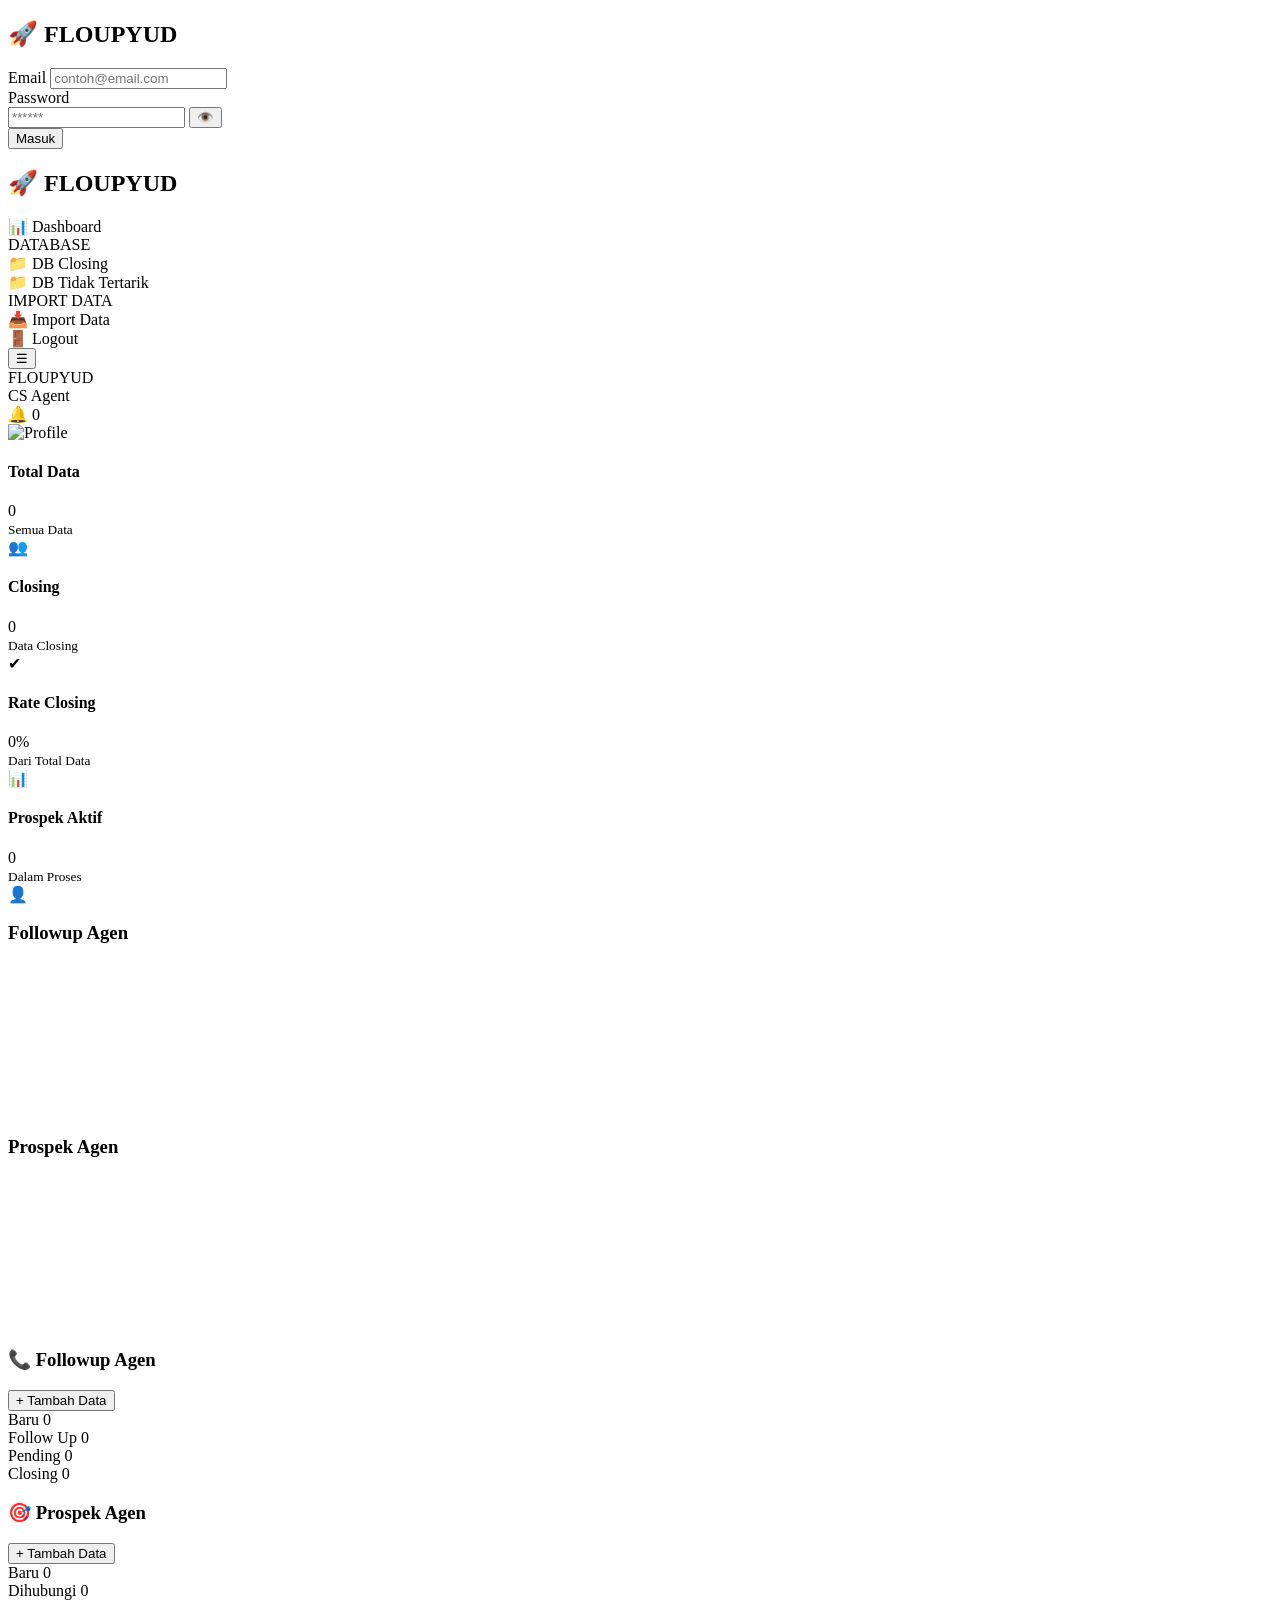
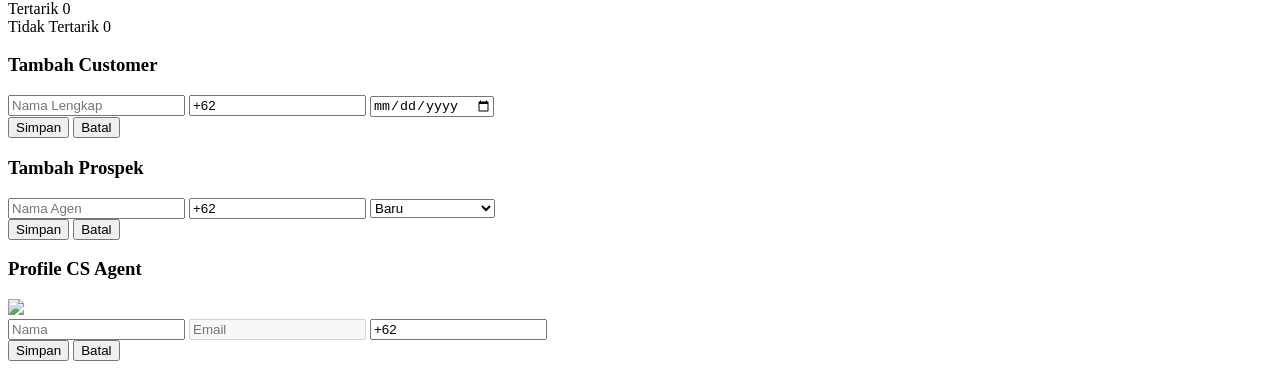
==== floupyud/index.html @ 91840ac1 "Create index.html" ====
<!DOCTYPE html>
<html lang="id">
<head>
    <meta charset="UTF-8">
    <meta name="viewport" content="width=device-width, initial-scale=1.0">
    <title>FLOUPYUD - CRM Agent</title>
    
    <!-- Libraries -->
    <script src="https://cdn.jsdelivr.net/npm/xlsx/dist/xlsx.full.min.js"></script>
    <script src="https://cdn.jsdelivr.net/npm/sortablejs@1.15.0/Sortable.min.js"></script>
    <script src="https://cdn.jsdelivr.net/npm/chart.js"></script>
    <script src="https://www.gstatic.com/firebasejs/8.10.1/firebase-app.js"></script>
    <script src="https://www.gstatic.com/firebasejs/8.10.1/firebase-auth.js"></script>
    <script src="https://www.gstatic.com/firebasejs/8.10.1/firebase-firestore.js"></script>
    <script src="https://www.gstatic.com/firebasejs/8.10.1/firebase-storage.js"></script>
    
    <!-- CSS -->
    <link rel="stylesheet" href="style.css">
</head>
<body>

<!-- LOGIN PAGE -->
<div id="loginPage">
    <div class="login-container">
        <h2>🚀 FLOUPYUD</h2>
        <div class="input-group">
            <label>Email</label>
            <input type="email" id="loginEmail" placeholder="contoh@email.com">
        </div>
        <div class="input-group">
            <label>Password</label>
            <div class="password-wrapper">
                <input type="password" id="loginPassword" placeholder="******">
                <button type="button" class="toggle-password" id="togglePasswordBtn">👁️</button>
            </div>
        </div>
        <button class="login-btn" id="loginBtn">Masuk</button>
        <div id="loginError" class="error-msg"></div>
    </div>
</div>

<!-- MAIN APP -->
<div id="app">
    <div class="app-container">
        <!-- SIDEBAR -->
        <div class="sidebar" id="sidebar">
            <div class="sidebar-header">
                <h2>🚀 FLOUPYUD</h2>
            </div>
            <div class="sidebar-menu">
                <div class="menu-item active" data-page="dashboard">
                    <span class="icon">📊</span>
                    <span>Dashboard</span>
                </div>
                <div class="menu-divider"></div>
                <div class="menu-label">DATABASE</div>
                <div class="menu-item" data-page="dbClosing">
                    <span class="icon">📁</span>
                    <span>DB Closing</span>
                </div>
                <div class="menu-item" data-page="dbTidak">
                    <span class="icon">📁</span>
                    <span>DB Tidak Tertarik</span>
                </div>
                <div class="menu-divider"></div>
                <div class="menu-label">IMPORT DATA</div>
                <div class="menu-item" data-page="import">
                    <span class="icon">📥</span>
                    <span>Import Data</span>
                </div>
                <div class="menu-divider"></div>
                <div class="menu-item" id="logoutBtn">
                    <span class="icon">🚪</span>
                    <span>Logout</span>
                </div>
            </div>
        </div>

        <!-- MAIN CONTENT -->
        <div class="main-content">
            <div class="topbar">
                <button class="mobile-toggle" id="mobileToggleBtn">☰</button>
                <div class="topbar-left">
                    <span class="logo">FLOUPYUD</span>
                </div>
                <div class="topbar-center" id="topUserName">CS Agent</div>
                <div class="topbar-right">
                    <div class="notif-icon" id="notifBtn">
                        🔔
                        <span class="badge" id="notifCount">0</span>
                    </div>
                    <img class="profile-img" id="profileImg" src="https://i.pravatar.cc/40" alt="Profile">
                </div>
            </div>

            <div class="content-area">
                <!-- DASHBOARD PAGE -->
                <div id="dashboardPage" class="page-content">
                    <!-- STATS CARDS -->
                    <div class="stats-grid">
                        <div class="stat-card">
                            <div class="stat-info">
                                <h4>Total Data</h4>
                                <div class="value" id="totalData">0</div>
                                <small>Semua Data</small>
                            </div>
                            <div class="stat-icon bg-purple">👥</div>
                        </div>
                        <div class="stat-card">
                            <div class="stat-info">
                                <h4>Closing</h4>
                                <div class="value" id="closingTotal">0</div>
                                <small>Data Closing</small>
                            </div>
                            <div class="stat-icon bg-green">✔</div>
                        </div>
                        <div class="stat-card">
                            <div class="stat-info">
                                <h4>Rate Closing</h4>
                                <div class="value" id="rateClosing">0%</div>
                                <small>Dari Total Data</small>
                            </div>
                            <div class="stat-icon bg-blue">📊</div>
                        </div>
                        <div class="stat-card">
                            <div class="stat-info">
                                <h4>Prospek Aktif</h4>
                                <div class="value" id="activeProspek">0</div>
                                <small>Dalam Proses</small>
                            </div>
                            <div class="stat-icon bg-orange">👤</div>
                        </div>
                    </div>

                    <!-- CHARTS -->
                    <div class="charts-row">
                        <div class="chart-card">
                            <h3>Followup Agen</h3>
                            <canvas id="chartCustomer"></canvas>
                        </div>
                        <div class="chart-card">
                            <h3>Prospek Agen</h3>
                            <canvas id="chartProspek"></canvas>
                        </div>
                    </div>

                    <!-- FOLLOWUP AGEN BOARD -->
                    <div class="board-section">
                        <div class="board-header">
                            <h3>📞 Followup Agen</h3>
                            <button class="add-btn" id="addCustomerBtn">+ Tambah Data</button>
                        </div>
                        <div class="kanban-board" id="customerBoard">
                            <div class="kanban-column" data-status="baru">
                                <div class="column-header purple-header">
                                    <span>Baru</span>
                                    <span class="count" id="countBaru">0</span>
                                </div>
                                <div class="kanban-cards" id="baruList"></div>
                            </div>
                            <div class="kanban-column" data-status="followup">
                                <div class="column-header blue-header">
                                    <span>Follow Up</span>
                                    <span class="count" id="countFollowup">0</span>
                                </div>
                                <div class="kanban-cards" id="followupList"></div>
                            </div>
                            <div class="kanban-column" data-status="pending">
                                <div class="column-header orange-header">
                                    <span>Pending</span>
                                    <span class="count" id="countPending">0</span>
                                </div>
                                <div class="kanban-cards" id="pendingList"></div>
                            </div>
                            <div class="kanban-column" data-status="closing">
                                <div class="column-header green-header">
                                    <span>Closing</span>
                                    <span class="count" id="countClosing">0</span>
                                </div>
                                <div class="kanban-cards" id="closingList"></div>
                            </div>
                        </div>
                    </div>

                    <!-- PROSPEK AGEN BOARD -->
                    <div class="board-section">
                        <div class="board-header">
                            <h3>🎯 Prospek Agen</h3>
                            <button class="add-btn" id="addProspekBtn">+ Tambah Data</button>
                        </div>
                        <div class="kanban-board" id="prospekBoard">
                            <div class="kanban-column" data-status="Baru">
                                <div class="column-header purple-header">
                                    <span>Baru</span>
                                    <span class="count" id="countProspekBaru">0</span>
                                </div>
                                <div class="kanban-cards" id="prospekBaruList"></div>
                            </div>
                            <div class="kanban-column" data-status="Sudah Dihubungi">
                                <div class="column-header blue-header">
                                    <span>Dihubungi</span>
                                    <span class="count" id="countDihubungi">0</span>
                                </div>
                                <div class="kanban-cards" id="prospekDihubungiList"></div>
                            </div>
                            <div class="kanban-column" data-status="Tertarik">
                                <div class="column-header green-header">
                                    <span>Tertarik</span>
                                    <span class="count" id="countTertarik">0</span>
                                </div>
                                <div class="kanban-cards" id="prospekTertarikList"></div>
                            </div>
                            <div class="kanban-column" data-status="Tidak Tertarik">
                                <div class="column-header red-header">
                                    <span>Tidak Tertarik</span>
                                    <span class="count" id="countTidakTertarik">0</span>
                                </div>
                                <div class="kanban-cards" id="prospekTidakList"></div>
                            </div>
                        </div>
                    </div>
                </div>

                <!-- IMPORT PAGE -->
                <div id="importPage" class="page-content" style="display:none">
                    <div class="import-section">
                        <div class="import-header">
                            <h3>📥 Import Data Excel</h3>
                            <p>Import data dengan mudah dan cepat</p>
                        </div>
                        <div class="import-grid">
                            <div class="import-card">
                                <h4>1. Pilih File Excel</h4>
                                <div class="drop-zone" id="dropZone">
                                    <p>📂 Drag & Drop file di sini</p>
                                    <small>atau klik untuk pilih file</small>
                                    <input type="file" id="excelFile" hidden accept=".xlsx,.xls,.csv">
                                </div>
                                <div id="fileInfo" class="file-info"></div>
                                <small class="format-info">Format: .xlsx, .xls, .csv (Maks. 10MB)</small>
                            </div>
                            <div class="import-card">
                                <h4>2. Pilih Tujuan Import</h4>
                                <div class="radio-option active" data-import="prospek">
                                    <b>📋 Import ke Prospek</b>
                                    <p>Data akan masuk ke Prospek Agen</p>
                                </div>
                                <div class="radio-option" data-import="customer">
                                    <b>👥 Import ke Customer</b>
                                    <p>Data akan masuk ke Followup Agen</p>
                                </div>
                            </div>
                            <div class="import-card">
                                <h4>3. Informasi Import</h4>
                                <ul class="info-list">
                                    <li>✔ Import ribuan data sekaligus (batch)</li>
                                    <li>✔ Validasi nomor otomatis</li>
                                    <li>✔ Data tidak valid akan dilewati</li>
                                    <li>✔ Proses cepat & aman</li>
                                </ul>
                                <button class="import-btn" id="importBtn">🚀 Import Data Sekarang</button>
                                <small class="secure-text">🔒 Data Anda aman dan terenkripsi</small>
                            </div>
                        </div>
                    </div>
                </div>

                <!-- DB CLOSING PAGE -->
                <div id="dbClosingPage" class="page-content" style="display:none">
                    <div class="db-section">
                        <h3>📁 Database Closing</h3>
                        <div id="dbClosingList" class="db-list"></div>
                    </div>
                </div>

                <!-- DB TIDAK TERTARIK PAGE -->
                <div id="dbTidakPage" class="page-content" style="display:none">
                    <div class="db-section">
                        <h3>📁 Database Tidak Tertarik</h3>
                        <div id="dbTidakList" class="db-list"></div>
                    </div>
                </div>
            </div>
        </div>
    </div>
</div>

<!-- MODALS -->
<div class="modal" id="customerModal">
    <div class="modal-content">
        <h3>Tambah Customer</h3>
        <input type="text" id="customerName" placeholder="Nama Lengkap">
        <input type="tel" id="customerPhone" placeholder="No HP" value="+62">
        <input type="date" id="customerDate">
        <div class="modal-buttons">
            <button id="saveCustomerBtn">Simpan</button>
            <button class="closeModalBtn" data-modal="customerModal">Batal</button>
        </div>
    </div>
</div>

<div class="modal" id="prospekModal">
    <div class="modal-content">
        <h3>Tambah Prospek</h3>
        <input type="text" id="prospekName" placeholder="Nama Agen">
        <input type="tel" id="prospekPhone" placeholder="No HP" value="+62">
        <select id="prospekStatusSelect">
            <option value="Baru">Baru</option>
            <option value="Sudah Dihubungi">Sudah Dihubungi</option>
            <option value="Tertarik">Tertarik</option>
            <option value="Tidak Tertarik">Tidak Tertarik</option>
        </select>
        <div class="modal-buttons">
            <button id="saveProspekBtn">Simpan</button>
            <button class="closeModalBtn" data-modal="prospekModal">Batal</button>
        </div>
    </div>
</div>

<div class="modal" id="profileModal">
    <div class="modal-content">
        <h3>Profile CS Agent</h3>
        <div class="profile-photo">
            <img id="previewFoto" src="https://i.pravatar.cc/80">
            <input type="file" id="profileFoto" hidden accept="image/*">
        </div>
        <input type="text" id="profileName" placeholder="Nama">
        <input type="email" id="profileEmail" placeholder="Email" disabled>
        <input type="tel" id="profilePhone" placeholder="No HP" value="+62">
        <div class="modal-buttons">
            <button id="saveProfileBtn">Simpan</button>
            <button class="closeModalBtn" data-modal="profileModal">Batal</button>
        </div>
    </div>
</div>

<div class="modal" id="detailModal">
    <div class="modal-content" id="detailContent"></div>
</div>

<div id="notifBox"></div>

<script src="script.js"></script>
</body>
</html>
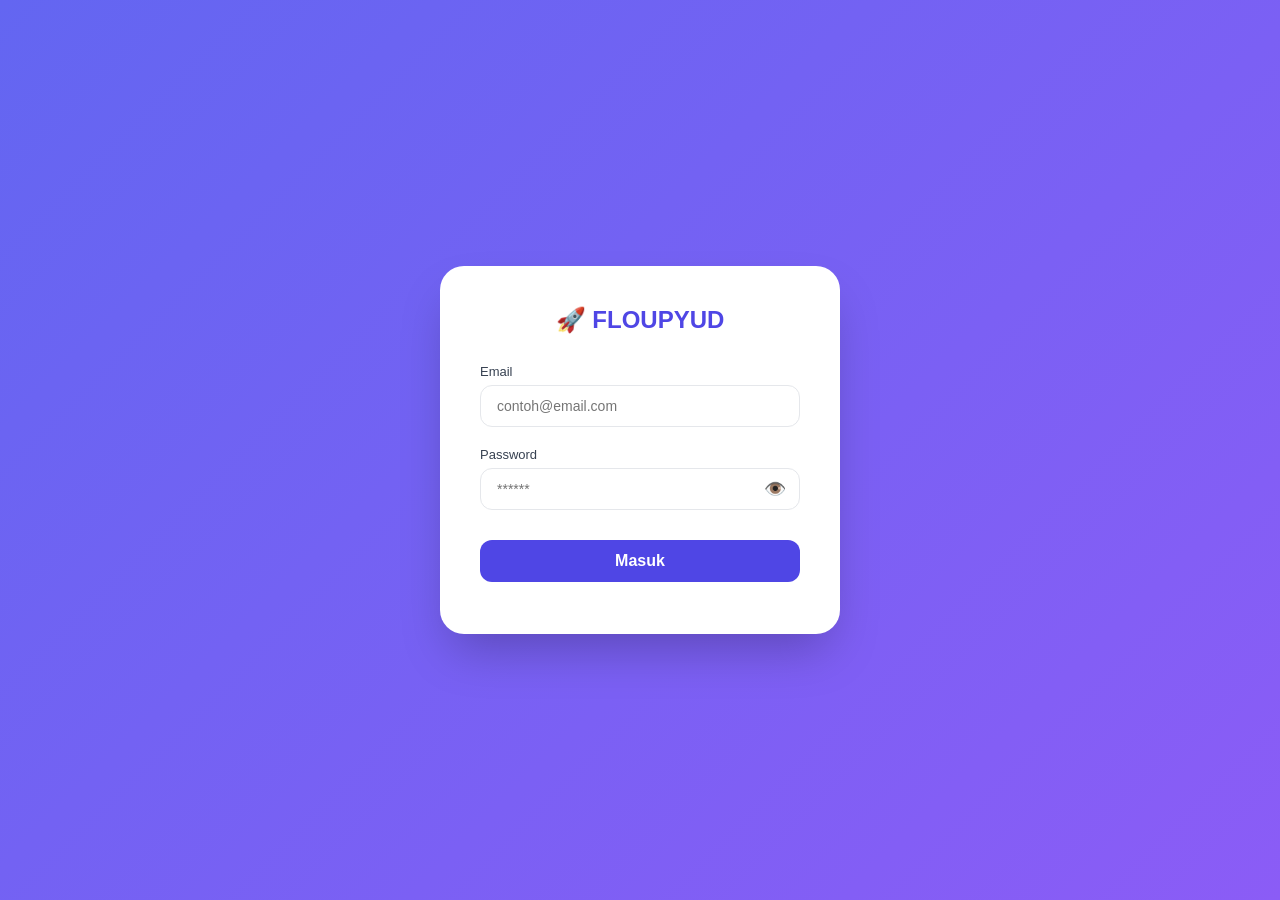
==== commit c0ef8022: "Update index.html" ====
--- a/floupyud/index.html
+++ b/floupyud/index.html
@@ -19,6 +19,9 @@
 </head>
 <body>
 
+<!-- HOVER ZONE untuk membuka sidebar di desktop -->
+<div id="hoverZone"></div>
+
 <!-- LOGIN PAGE -->
 <div id="loginPage">
     <div class="login-container">
@@ -79,7 +82,7 @@
         <!-- MAIN CONTENT -->
         <div class="main-content">
             <div class="topbar">
-                <button class="mobile-toggle" id="mobileToggleBtn">☰</button>
+                <button class="toggle-btn" id="toggleSidebarBtn">☰</button>
                 <div class="topbar-left">
                     <span class="logo">FLOUPYUD</span>
                 </div>
--- a/floupyud/style.css
+++ b/floupyud/style.css
@@ -0,0 +1,829 @@
+* {
+    margin: 0;
+    padding: 0;
+    box-sizing: border-box;
+}
+
+body {
+    font-family: 'Segoe UI', Tahoma, Geneva, Verdana, sans-serif;
+    background: #f5f7fb;
+}
+
+/* ========== LOGIN PAGE ========== */
+#loginPage {
+    display: flex;
+    height: 100vh;
+    justify-content: center;
+    align-items: center;
+    background: linear-gradient(135deg, #6366f1, #8b5cf6);
+}
+
+.login-container {
+    background: white;
+    padding: 40px;
+    border-radius: 24px;
+    width: 400px;
+    box-shadow: 0 25px 50px -12px rgba(0, 0, 0, 0.25);
+}
+
+.login-container h2 {
+    text-align: center;
+    color: #4f46e5;
+    margin-bottom: 30px;
+}
+
+.input-group {
+    margin-bottom: 20px;
+}
+
+.input-group label {
+    display: block;
+    font-size: 13px;
+    font-weight: 500;
+    color: #374151;
+    margin-bottom: 6px;
+}
+
+.input-group input {
+    width: 100%;
+    padding: 12px 16px;
+    border: 1.5px solid #e5e7eb;
+    border-radius: 12px;
+    font-size: 14px;
+}
+
+.input-group input:focus {
+    outline: none;
+    border-color: #4f46e5;
+    box-shadow: 0 0 0 3px rgba(79, 70, 229, 0.1);
+}
+
+.password-wrapper {
+    position: relative;
+}
+
+.password-wrapper input {
+    padding-right: 45px;
+}
+
+.toggle-password {
+    position: absolute;
+    right: 14px;
+    top: 50%;
+    transform: translateY(-50%);
+    cursor: pointer;
+    background: none;
+    border: none;
+    font-size: 18px;
+    color: #9ca3af;
+}
+
+.login-btn {
+    width: 100%;
+    padding: 12px;
+    background: #4f46e5;
+    color: white;
+    border: none;
+    border-radius: 12px;
+    font-size: 16px;
+    font-weight: 600;
+    cursor: pointer;
+    margin-top: 10px;
+}
+
+.login-btn:hover {
+    background: #4338ca;
+}
+
+.error-msg {
+    color: #ef4444;
+    font-size: 12px;
+    text-align: center;
+    margin-top: 12px;
+}
+
+/* ========== MAIN APP ========== */
+#app {
+    display: none;
+}
+
+.app-container {
+    display: flex;
+    min-height: 100vh;
+}
+
+/* ========== SIDEBAR ========== */
+.sidebar {
+    width: 280px;
+    background: white;
+    border-right: 1px solid #e5e7eb;
+    position: fixed;
+    left: 0;
+    top: 0;
+    height: 100vh;
+    overflow-y: auto;
+    z-index: 100;
+    transition: transform 0.3s ease;
+}
+
+.sidebar-header {
+    padding: 24px 20px;
+    border-bottom: 1px solid #f0f0f0;
+}
+
+.sidebar-header h2 {
+    color: #4f46e5;
+}
+
+.sidebar-menu {
+    padding: 16px 0;
+}
+
+.menu-item {
+    padding: 12px 20px;
+    display: flex;
+    align-items: center;
+    gap: 12px;
+    cursor: pointer;
+    color: #4b5563;
+    transition: all 0.2s;
+}
+
+.menu-item:hover {
+    background: #f3f4f6;
+    color: #4f46e5;
+}
+
+.menu-item.active {
+    background: #eef2ff;
+    color: #4f46e5;
+    border-right: 3px solid #4f46e5;
+}
+
+.menu-item .icon {
+    font-size: 20px;
+    width: 24px;
+}
+
+.menu-divider {
+    height: 1px;
+    background: #e5e7eb;
+    margin: 12px 20px;
+}
+
+.menu-label {
+    font-size: 11px;
+    font-weight: 600;
+    color: #9ca3af;
+    padding: 8px 20px;
+    text-transform: uppercase;
+    letter-spacing: 0.5px;
+}
+
+/* ========== MAIN CONTENT ========== */
+.main-content {
+    flex: 1;
+    margin-left: 280px;
+}
+
+/* ========== TOPBAR ========== */
+.topbar {
+    background: white;
+    padding: 12px 24px;
+    display: flex;
+    justify-content: space-between;
+    align-items: center;
+    border-bottom: 1px solid #e5e7eb;
+    position: sticky;
+    top: 0;
+    z-index: 99;
+}
+
+.mobile-toggle {
+    display: none;
+    background: none;
+    border: none;
+    font-size: 24px;
+    cursor: pointer;
+}
+
+.topbar-left .logo {
+    font-size: 18px;
+    font-weight: 700;
+    color: #4f46e5;
+}
+
+.topbar-center {
+    font-weight: 500;
+    color: #374151;
+}
+
+.topbar-right {
+    display: flex;
+    align-items: center;
+    gap: 20px;
+}
+
+.notif-icon {
+    position: relative;
+    cursor: pointer;
+    font-size: 20px;
+}
+
+.notif-icon .badge {
+    position: absolute;
+    top: -6px;
+    right: -10px;
+    background: #ef4444;
+    color: white;
+    font-size: 10px;
+    font-weight: 600;
+    padding: 2px 6px;
+    border-radius: 50%;
+}
+
+.profile-img {
+    width: 40px;
+    height: 40px;
+    border-radius: 50%;
+    cursor: pointer;
+    object-fit: cover;
+    border: 2px solid #e5e7eb;
+}
+
+/* ========== CONTENT AREA ========== */
+.content-area {
+    padding: 24px 32px;
+}
+
+.page-content {
+    animation: fadeIn 0.3s ease;
+}
+
+@keyframes fadeIn {
+    from { opacity: 0; transform: translateY(10px); }
+    to { opacity: 1; transform: translateY(0); }
+}
+
+/* Stats Cards */
+.stats-grid {
+    display: grid;
+    grid-template-columns: repeat(4, 1fr);
+    gap: 20px;
+    margin-bottom: 28px;
+}
+
+.stat-card {
+    background: white;
+    padding: 20px;
+    border-radius: 20px;
+    display: flex;
+    justify-content: space-between;
+    align-items: center;
+    border: 1px solid #e5e7eb;
+    transition: all 0.2s;
+}
+
+.stat-card:hover {
+    transform: translateY(-2px);
+    box-shadow: 0 10px 25px -5px rgba(0, 0, 0, 0.1);
+}
+
+.stat-info h4 {
+    font-size: 13px;
+    color: #6b7280;
+    margin-bottom: 6px;
+}
+
+.stat-info .value {
+    font-size: 28px;
+    font-weight: 700;
+    color: #4f46e5;
+}
+
+.stat-info small {
+    font-size: 11px;
+    color: #9ca3af;
+}
+
+.stat-icon {
+    width: 48px;
+    height: 48px;
+    border-radius: 16px;
+    display: flex;
+    align-items: center;
+    justify-content: center;
+    font-size: 24px;
+    color: white;
+}
+
+.bg-purple { background: linear-gradient(135deg, #8b5cf6, #6366f1); }
+.bg-green { background: linear-gradient(135deg, #10b981, #059669); }
+.bg-blue { background: linear-gradient(135deg, #3b82f6, #2563eb); }
+.bg-orange { background: linear-gradient(135deg, #f59e0b, #d97706); }
+
+/* Charts */
+.charts-row {
+    display: grid;
+    grid-template-columns: repeat(2, 1fr);
+    gap: 20px;
+    margin-bottom: 28px;
+}
+
+.chart-card {
+    background: white;
+    padding: 20px;
+    border-radius: 20px;
+    border: 1px solid #e5e7eb;
+}
+
+.chart-card h3 {
+    font-size: 16px;
+    margin-bottom: 15px;
+    color: #1f2937;
+}
+
+.chart-card canvas {
+    max-height: 220px;
+}
+
+/* Board Sections */
+.board-section {
+    background: white;
+    border-radius: 20px;
+    padding: 20px;
+    margin-bottom: 28px;
+    border: 1px solid #e5e7eb;
+}
+
+.board-header {
+    display: flex;
+    justify-content: space-between;
+    align-items: center;
+    margin-bottom: 20px;
+    padding-bottom: 16px;
+    border-bottom: 1px solid #f0f0f0;
+}
+
+.board-header h3 {
+    font-size: 18px;
+    font-weight: 600;
+    color: #1f2937;
+}
+
+.add-btn {
+    background: #4f46e5;
+    color: white;
+    border: none;
+    padding: 8px 16px;
+    border-radius: 10px;
+    cursor: pointer;
+    font-size: 13px;
+    font-weight: 500;
+    display: flex;
+    align-items: center;
+    gap: 6px;
+}
+
+.add-btn:hover {
+    background: #4338ca;
+}
+
+.kanban-board {
+    display: grid;
+    grid-template-columns: repeat(4, 1fr);
+    gap: 20px;
+}
+
+.kanban-column {
+    background: #f9fafb;
+    border-radius: 16px;
+    padding: 12px;
+}
+
+.column-header {
+    display: flex;
+    justify-content: space-between;
+    align-items: center;
+    padding: 10px 12px;
+    border-radius: 12px;
+    margin-bottom: 12px;
+    font-weight: 600;
+    font-size: 14px;
+}
+
+.column-header .count {
+    background: rgba(0, 0, 0, 0.08);
+    padding: 2px 8px;
+    border-radius: 20px;
+    font-size: 12px;
+}
+
+.purple-header { background: #f3e8ff; color: #9333ea; }
+.blue-header { background: #eff6ff; color: #2563eb; }
+.orange-header { background: #fff7ed; color: #ea580c; }
+.green-header { background: #ecfdf5; color: #16a34a; }
+.red-header { background: #fef2f2; color: #dc2626; }
+
+.kanban-cards {
+    min-height: 320px;
+}
+
+.card-item {
+    background: white;
+    border-radius: 12px;
+    padding: 12px;
+    margin-bottom: 10px;
+    cursor: grab;
+    border: 1px solid #e5e7eb;
+    transition: all 0.2s;
+}
+
+.card-item:hover {
+    transform: translateY(-2px);
+    box-shadow: 0 4px 12px rgba(0, 0, 0, 0.1);
+}
+
+.card-name {
+    font-weight: 600;
+    font-size: 14px;
+    margin-bottom: 8px;
+    color: #1f2937;
+}
+
+.card-phone {
+    display: flex;
+    justify-content: space-between;
+    font-size: 12px;
+    color: #6b7280;
+}
+
+.whatsapp-icon {
+    cursor: pointer;
+    color: #25D366;
+}
+
+.sortable-ghost {
+    opacity: 0.4;
+}
+
+.sortable-drag {
+    cursor: grabbing;
+}
+
+/* Import Section */
+.import-section {
+    background: white;
+    border-radius: 24px;
+    padding: 28px;
+    border: 1px solid #e5e7eb;
+}
+
+.import-header {
+    margin-bottom: 24px;
+}
+
+.import-header h3 {
+    font-size: 22px;
+    color: #1f2937;
+    margin-bottom: 6px;
+}
+
+.import-header p {
+    color: #6b7280;
+    font-size: 14px;
+}
+
+.import-grid {
+    display: grid;
+    grid-template-columns: repeat(3, 1fr);
+    gap: 24px;
+}
+
+.import-card {
+    background: #f9fafb;
+    border-radius: 20px;
+    padding: 20px;
+}
+
+.import-card h4 {
+    font-size: 16px;
+    font-weight: 600;
+    margin-bottom: 16px;
+    color: #1f2937;
+}
+
+.drop-zone {
+    border: 2px dashed #c7d2fe;
+    background: #eef2ff;
+    border-radius: 16px;
+    padding: 32px 20px;
+    text-align: center;
+    cursor: pointer;
+    transition: all 0.2s;
+}
+
+.drop-zone:hover {
+    background: #e0e7ff;
+    border-color: #4f46e5;
+}
+
+.drop-zone p {
+    color: #4f46e5;
+    font-weight: 500;
+    margin-bottom: 6px;
+}
+
+.file-info {
+    margin-top: 12px;
+    font-size: 12px;
+    color: #4f46e5;
+    text-align: center;
+}
+
+.format-info {
+    display: block;
+    margin-top: 8px;
+    font-size: 11px;
+    color: #9ca3af;
+    text-align: center;
+}
+
+.radio-option {
+    border: 1px solid #e5e7eb;
+    border-radius: 12px;
+    padding: 14px;
+    margin-bottom: 12px;
+    cursor: pointer;
+    transition: all 0.2s;
+}
+
+.radio-option.active {
+    border-color: #4f46e5;
+    background: #eef2ff;
+}
+
+.radio-option b {
+    display: block;
+    margin-bottom: 4px;
+}
+
+.radio-option p {
+    font-size: 12px;
+    color: #6b7280;
+}
+
+.info-list {
+    list-style: none;
+    margin-bottom: 20px;
+}
+
+.info-list li {
+    padding: 8px 0;
+    font-size: 13px;
+    color: #4b5563;
+}
+
+.import-btn {
+    width: 100%;
+    padding: 12px;
+    background: #4f46e5;
+    color: white;
+    border: none;
+    border-radius: 12px;
+    font-size: 14px;
+    font-weight: 600;
+    cursor: pointer;
+    margin-top: 10px;
+}
+
+.import-btn:hover {
+    background: #4338ca;
+}
+
+.secure-text {
+    display: block;
+    text-align: center;
+    margin-top: 12px;
+    font-size: 11px;
+    color: #9ca3af;
+}
+
+/* Database Sections */
+.db-section {
+    background: white;
+    border-radius: 24px;
+    padding: 24px;
+    border: 1px solid #e5e7eb;
+}
+
+.db-section h3 {
+    font-size: 20px;
+    margin-bottom: 20px;
+    color: #1f2937;
+}
+
+.db-list {
+    max-height: 500px;
+    overflow-y: auto;
+}
+
+.db-item {
+    padding: 16px;
+    border-bottom: 1px solid #e5e7eb;
+    display: flex;
+    justify-content: space-between;
+    align-items: center;
+}
+
+.db-item:last-child {
+    border-bottom: none;
+}
+
+.db-item-info h4 {
+    font-size: 16px;
+    margin-bottom: 4px;
+}
+
+.db-item-info p {
+    font-size: 13px;
+    color: #6b7280;
+}
+
+.db-item button {
+    padding: 6px 12px;
+    background: #25D366;
+    color: white;
+    border: none;
+    border-radius: 8px;
+    cursor: pointer;
+}
+
+/* Modals */
+.modal {
+    position: fixed;
+    top: 0;
+    left: 0;
+    width: 100%;
+    height: 100%;
+    background: rgba(0, 0, 0, 0.5);
+    display: none;
+    justify-content: center;
+    align-items: center;
+    z-index: 1000;
+}
+
+.modal-content {
+    background: white;
+    border-radius: 24px;
+    padding: 28px;
+    width: 90%;
+    max-width: 420px;
+}
+
+.modal-content h3 {
+    font-size: 20px;
+    margin-bottom: 20px;
+    color: #1f2937;
+}
+
+.modal-content input,
+.modal-content select {
+    width: 100%;
+    padding: 12px 14px;
+    margin: 8px 0;
+    border: 1.5px solid #e5e7eb;
+    border-radius: 12px;
+    font-size: 14px;
+}
+
+.modal-content input:focus,
+.modal-content select:focus {
+    outline: none;
+    border-color: #4f46e5;
+}
+
+.profile-photo {
+    text-align: center;
+    margin-bottom: 16px;
+}
+
+.profile-photo img {
+    width: 80px;
+    height: 80px;
+    border-radius: 50%;
+    cursor: pointer;
+    object-fit: cover;
+}
+
+.modal-buttons {
+    display: flex;
+    gap: 12px;
+    margin-top: 24px;
+}
+
+.modal-buttons button {
+    flex: 1;
+    padding: 12px;
+    border: none;
+    border-radius: 12px;
+    cursor: pointer;
+    font-weight: 500;
+}
+
+.modal-buttons button:first-child {
+    background: #4f46e5;
+    color: white;
+}
+
+.modal-buttons button:first-child:hover {
+    background: #4338ca;
+}
+
+.modal-buttons button:last-child {
+    background: #f3f4f6;
+    color: #374151;
+}
+
+.modal-buttons button:last-child:hover {
+    background: #e5e7eb;
+}
+
+/* Notifikasi */
+#notifBox {
+    position: fixed;
+    top: 80px;
+    right: 20px;
+    z-index: 9999;
+}
+
+.notif-toast {
+    padding: 12px 20px;
+    border-radius: 12px;
+    margin-bottom: 10px;
+    animation: slideIn 0.3s ease;
+}
+
+.notif-success {
+    background: #4f46e5;
+    color: white;
+}
+
+.notif-error {
+    background: #ef4444;
+    color: white;
+}
+
+@keyframes slideIn {
+    from {
+        transform: translateX(100%);
+        opacity: 0;
+    }
+    to {
+        transform: translateX(0);
+        opacity: 1;
+    }
+}
+
+/* Responsive */
+@media (max-width: 1024px) {
+    .stats-grid {
+        grid-template-columns: repeat(2, 1fr);
+    }
+    .charts-row {
+        grid-template-columns: 1fr;
+    }
+    .kanban-board {
+        grid-template-columns: repeat(2, 1fr);
+    }
+    .import-grid {
+        grid-template-columns: 1fr;
+    }
+}
+
+@media (max-width: 768px) {
+    .sidebar {
+        transform: translateX(-100%);
+    }
+    .sidebar.active {
+        transform: translateX(0);
+    }
+    .main-content {
+        margin-left: 0;
+    }
+    .mobile-toggle {
+        display: block;
+    }
+    .stats-grid {
+        grid-template-columns: 1fr;
+    }
+    .kanban-board {
+        grid-template-columns: 1fr;
+    }
+    .content-area {
+        padding: 16px;
+    }
+    .topbar-center {
+        display: none;
+    }
+}
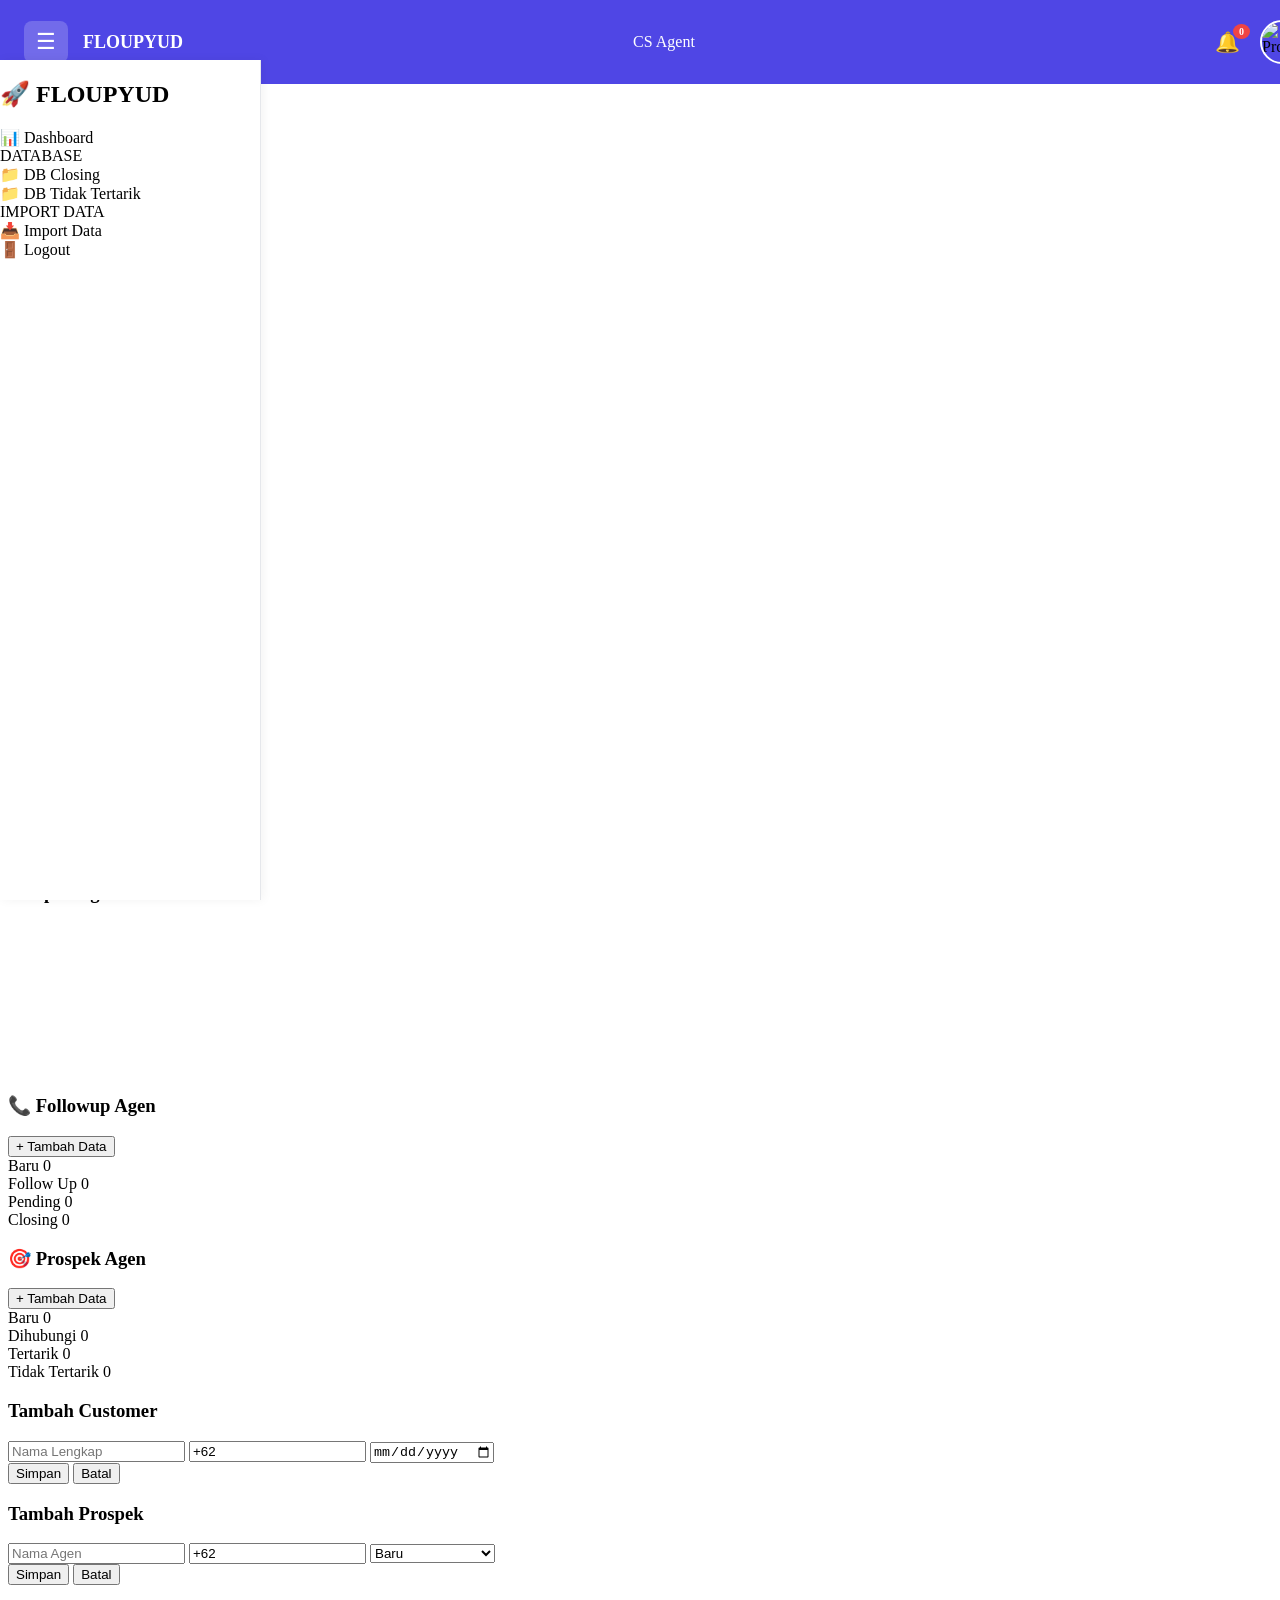
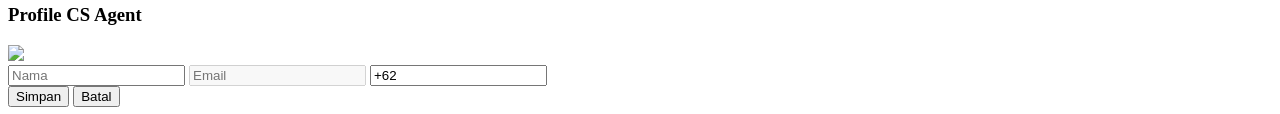
==== commit c2799bad: "Update index.html" ====
--- a/floupyud/index.html
+++ b/floupyud/index.html
@@ -19,7 +19,7 @@
 </head>
 <body>
 
-<!-- HOVER ZONE untuk membuka sidebar di desktop -->
+<!-- HOVER ZONE -->
 <div id="hoverZone"></div>
 
 <!-- LOGIN PAGE -->
@@ -82,8 +82,8 @@
         <!-- MAIN CONTENT -->
         <div class="main-content">
             <div class="topbar">
-                <button class="toggle-btn" id="toggleSidebarBtn">☰</button>
                 <div class="topbar-left">
+                    <button class="toggle-btn" id="toggleSidebarBtn">☰</button>
                     <span class="logo">FLOUPYUD</span>
                 </div>
                 <div class="topbar-center" id="topUserName">CS Agent</div>
--- a/floupyud/style.css
+++ b/floupyud/style.css
@@ -1,233 +1,69 @@
-* {
-    margin: 0;
-    padding: 0;
-    box-sizing: border-box;
-}
-
-body {
-    font-family: 'Segoe UI', Tahoma, Geneva, Verdana, sans-serif;
-    background: #f5f7fb;
-}
-
-/* ========== LOGIN PAGE ========== */
-#loginPage {
-    display: flex;
-    height: 100vh;
-    justify-content: center;
-    align-items: center;
-    background: linear-gradient(135deg, #6366f1, #8b5cf6);
-}
-
-.login-container {
-    background: white;
-    padding: 40px;
-    border-radius: 24px;
-    width: 400px;
-    box-shadow: 0 25px 50px -12px rgba(0, 0, 0, 0.25);
-}
-
-.login-container h2 {
-    text-align: center;
-    color: #4f46e5;
-    margin-bottom: 30px;
-}
-
-.input-group {
-    margin-bottom: 20px;
-}
-
-.input-group label {
-    display: block;
-    font-size: 13px;
-    font-weight: 500;
-    color: #374151;
-    margin-bottom: 6px;
-}
-
-.input-group input {
-    width: 100%;
-    padding: 12px 16px;
-    border: 1.5px solid #e5e7eb;
-    border-radius: 12px;
-    font-size: 14px;
-}
-
-.input-group input:focus {
-    outline: none;
-    border-color: #4f46e5;
-    box-shadow: 0 0 0 3px rgba(79, 70, 229, 0.1);
-}
-
-.password-wrapper {
-    position: relative;
-}
-
-.password-wrapper input {
-    padding-right: 45px;
-}
-
-.toggle-password {
-    position: absolute;
-    right: 14px;
-    top: 50%;
-    transform: translateY(-50%);
-    cursor: pointer;
-    background: none;
-    border: none;
-    font-size: 18px;
-    color: #9ca3af;
-}
-
-.login-btn {
-    width: 100%;
-    padding: 12px;
-    background: #4f46e5;
-    color: white;
-    border: none;
-    border-radius: 12px;
-    font-size: 16px;
-    font-weight: 600;
-    cursor: pointer;
-    margin-top: 10px;
-}
-
-.login-btn:hover {
-    background: #4338ca;
-}
-
-.error-msg {
-    color: #ef4444;
-    font-size: 12px;
-    text-align: center;
-    margin-top: 12px;
-}
-
-/* ========== MAIN APP ========== */
-#app {
-    display: none;
-}
-
-.app-container {
-    display: flex;
-    min-height: 100vh;
-}
-
-/* ========== SIDEBAR ========== */
-.sidebar {
-    width: 280px;
-    background: white;
-    border-right: 1px solid #e5e7eb;
-    position: fixed;
-    left: 0;
-    top: 0;
-    height: 100vh;
-    overflow-y: auto;
-    z-index: 100;
-    transition: transform 0.3s ease;
-}
-
-.sidebar-header {
-    padding: 24px 20px;
-    border-bottom: 1px solid #f0f0f0;
-}
-
-.sidebar-header h2 {
-    color: #4f46e5;
-}
-
-.sidebar-menu {
-    padding: 16px 0;
-}
-
-.menu-item {
-    padding: 12px 20px;
-    display: flex;
-    align-items: center;
-    gap: 12px;
-    cursor: pointer;
-    color: #4b5563;
-    transition: all 0.2s;
-}
-
-.menu-item:hover {
-    background: #f3f4f6;
-    color: #4f46e5;
-}
-
-.menu-item.active {
-    background: #eef2ff;
-    color: #4f46e5;
-    border-right: 3px solid #4f46e5;
-}
-
-.menu-item .icon {
-    font-size: 20px;
-    width: 24px;
-}
-
-.menu-divider {
-    height: 1px;
-    background: #e5e7eb;
-    margin: 12px 20px;
-}
-
-.menu-label {
-    font-size: 11px;
-    font-weight: 600;
-    color: #9ca3af;
-    padding: 8px 20px;
-    text-transform: uppercase;
-    letter-spacing: 0.5px;
-}
-
-/* ========== MAIN CONTENT ========== */
-.main-content {
-    flex: 1;
-    margin-left: 280px;
-}
-
 /* ========== TOPBAR ========== */
 .topbar {
-    background: white;
+    background: #4f46e5;  /* Warna ungu */
     padding: 12px 24px;
     display: flex;
     justify-content: space-between;
     align-items: center;
-    border-bottom: 1px solid #e5e7eb;
-    position: sticky;
+    border-bottom: none;
+    position: fixed;
     top: 0;
-    z-index: 99;
+    left: 0;
+    width: 100%;
+    height: 60px;
+    z-index: 999;
 }
 
-.mobile-toggle {
-    display: none;
-    background: none;
+.topbar-left {
+    display: flex;
+    align-items: center;
+    gap: 15px;
+    min-width: 180px;
+}
+
+.toggle-btn {
+    background: rgba(255,255,255,0.2);
     border: none;
-    font-size: 24px;
+    font-size: 22px;
     cursor: pointer;
+    color: white;
+    padding: 8px 12px;
+    border-radius: 8px;
+}
+
+.toggle-btn:hover {
+    background: rgba(255,255,255,0.3);
 }
 
 .topbar-left .logo {
     font-size: 18px;
     font-weight: 700;
-    color: #4f46e5;
+    color: white;
 }
 
 .topbar-center {
+    position: absolute;
+    left: 50%;
+    transform: translateX(-50%);
     font-weight: 500;
-    color: #374151;
+    color: white;
+    font-size: 16px;
+    white-space: nowrap;
 }
 
 .topbar-right {
     display: flex;
     align-items: center;
     gap: 20px;
+    min-width: 100px;
+    justify-content: flex-end;
 }
 
 .notif-icon {
     position: relative;
     cursor: pointer;
     font-size: 20px;
+    color: white;
 }
 
 .notif-icon .badge {
@@ -248,556 +84,48 @@
     border-radius: 50%;
     cursor: pointer;
     object-fit: cover;
-    border: 2px solid #e5e7eb;
+    border: 2px solid white;
 }
 
-/* ========== CONTENT AREA ========== */
-.content-area {
-    padding: 24px 32px;
+/* ========== SIDEBAR ========== */
+.sidebar {
+    width: 260px;
+    background: white;
+    border-right: 1px solid #e5e7eb;
+    position: fixed;
+    left: 0;
+    top: 60px;
+    height: calc(100vh - 60px);
+    overflow-y: auto;
+    z-index: 1000;
+    transform: translateX(-100%);
+    transition: transform 0.35s cubic-bezier(0.4, 0, 0.2, 1);
+    box-shadow: 2px 0 10px rgba(0, 0, 0, 0.05);
 }
 
-.page-content {
-    animation: fadeIn 0.3s ease;
+/* ========== MAIN CONTENT ========== */
+.main-content {
+    flex: 1;
+    margin-left: 0;
+    width: 100%;
+    margin-top: 60px;
 }
 
-@keyframes fadeIn {
-    from { opacity: 0; transform: translateY(10px); }
-    to { opacity: 1; transform: translateY(0); }
-}
-
-/* Stats Cards */
-.stats-grid {
-    display: grid;
-    grid-template-columns: repeat(4, 1fr);
-    gap: 20px;
-    margin-bottom: 28px;
-}
-
-.stat-card {
-    background: white;
-    padding: 20px;
-    border-radius: 20px;
-    display: flex;
-    justify-content: space-between;
-    align-items: center;
-    border: 1px solid #e5e7eb;
-    transition: all 0.2s;
-}
-
-.stat-card:hover {
-    transform: translateY(-2px);
-    box-shadow: 0 10px 25px -5px rgba(0, 0, 0, 0.1);
-}
-
-.stat-info h4 {
-    font-size: 13px;
-    color: #6b7280;
-    margin-bottom: 6px;
-}
-
-.stat-info .value {
-    font-size: 28px;
-    font-weight: 700;
-    color: #4f46e5;
-}
-
-.stat-info small {
-    font-size: 11px;
-    color: #9ca3af;
-}
-
-.stat-icon {
-    width: 48px;
-    height: 48px;
-    border-radius: 16px;
-    display: flex;
-    align-items: center;
-    justify-content: center;
-    font-size: 24px;
-    color: white;
-}
-
-.bg-purple { background: linear-gradient(135deg, #8b5cf6, #6366f1); }
-.bg-green { background: linear-gradient(135deg, #10b981, #059669); }
-.bg-blue { background: linear-gradient(135deg, #3b82f6, #2563eb); }
-.bg-orange { background: linear-gradient(135deg, #f59e0b, #d97706); }
-
-/* Charts */
-.charts-row {
-    display: grid;
-    grid-template-columns: repeat(2, 1fr);
-    gap: 20px;
-    margin-bottom: 28px;
-}
-
-.chart-card {
-    background: white;
-    padding: 20px;
-    border-radius: 20px;
-    border: 1px solid #e5e7eb;
-}
-
-.chart-card h3 {
-    font-size: 16px;
-    margin-bottom: 15px;
-    color: #1f2937;
-}
-
-.chart-card canvas {
-    max-height: 220px;
-}
-
-/* Board Sections */
-.board-section {
-    background: white;
-    border-radius: 20px;
-    padding: 20px;
-    margin-bottom: 28px;
-    border: 1px solid #e5e7eb;
-}
-
-.board-header {
-    display: flex;
-    justify-content: space-between;
-    align-items: center;
-    margin-bottom: 20px;
-    padding-bottom: 16px;
-    border-bottom: 1px solid #f0f0f0;
-}
-
-.board-header h3 {
-    font-size: 18px;
-    font-weight: 600;
-    color: #1f2937;
-}
-
-.add-btn {
-    background: #4f46e5;
-    color: white;
-    border: none;
-    padding: 8px 16px;
-    border-radius: 10px;
-    cursor: pointer;
-    font-size: 13px;
-    font-weight: 500;
-    display: flex;
-    align-items: center;
-    gap: 6px;
-}
-
-.add-btn:hover {
-    background: #4338ca;
-}
-
-.kanban-board {
-    display: grid;
-    grid-template-columns: repeat(4, 1fr);
-    gap: 20px;
-}
-
-.kanban-column {
-    background: #f9fafb;
-    border-radius: 16px;
-    padding: 12px;
-}
-
-.column-header {
-    display: flex;
-    justify-content: space-between;
-    align-items: center;
-    padding: 10px 12px;
-    border-radius: 12px;
-    margin-bottom: 12px;
-    font-weight: 600;
-    font-size: 14px;
-}
-
-.column-header .count {
-    background: rgba(0, 0, 0, 0.08);
-    padding: 2px 8px;
-    border-radius: 20px;
-    font-size: 12px;
-}
-
-.purple-header { background: #f3e8ff; color: #9333ea; }
-.blue-header { background: #eff6ff; color: #2563eb; }
-.orange-header { background: #fff7ed; color: #ea580c; }
-.green-header { background: #ecfdf5; color: #16a34a; }
-.red-header { background: #fef2f2; color: #dc2626; }
-
-.kanban-cards {
-    min-height: 320px;
-}
-
-.card-item {
-    background: white;
-    border-radius: 12px;
-    padding: 12px;
-    margin-bottom: 10px;
-    cursor: grab;
-    border: 1px solid #e5e7eb;
-    transition: all 0.2s;
-}
-
-.card-item:hover {
-    transform: translateY(-2px);
-    box-shadow: 0 4px 12px rgba(0, 0, 0, 0.1);
-}
-
-.card-name {
-    font-weight: 600;
-    font-size: 14px;
-    margin-bottom: 8px;
-    color: #1f2937;
-}
-
-.card-phone {
-    display: flex;
-    justify-content: space-between;
-    font-size: 12px;
-    color: #6b7280;
-}
-
-.whatsapp-icon {
-    cursor: pointer;
-    color: #25D366;
-}
-
-.sortable-ghost {
-    opacity: 0.4;
-}
-
-.sortable-drag {
-    cursor: grabbing;
-}
-
-/* Import Section */
-.import-section {
-    background: white;
-    border-radius: 24px;
-    padding: 28px;
-    border: 1px solid #e5e7eb;
-}
-
-.import-header {
-    margin-bottom: 24px;
-}
-
-.import-header h3 {
-    font-size: 22px;
-    color: #1f2937;
-    margin-bottom: 6px;
-}
-
-.import-header p {
-    color: #6b7280;
-    font-size: 14px;
-}
-
-.import-grid {
-    display: grid;
-    grid-template-columns: repeat(3, 1fr);
-    gap: 24px;
-}
-
-.import-card {
-    background: #f9fafb;
-    border-radius: 20px;
-    padding: 20px;
-}
-
-.import-card h4 {
-    font-size: 16px;
-    font-weight: 600;
-    margin-bottom: 16px;
-    color: #1f2937;
-}
-
-.drop-zone {
-    border: 2px dashed #c7d2fe;
-    background: #eef2ff;
-    border-radius: 16px;
-    padding: 32px 20px;
-    text-align: center;
-    cursor: pointer;
-    transition: all 0.2s;
-}
-
-.drop-zone:hover {
-    background: #e0e7ff;
-    border-color: #4f46e5;
-}
-
-.drop-zone p {
-    color: #4f46e5;
-    font-weight: 500;
-    margin-bottom: 6px;
-}
-
-.file-info {
-    margin-top: 12px;
-    font-size: 12px;
-    color: #4f46e5;
-    text-align: center;
-}
-
-.format-info {
-    display: block;
-    margin-top: 8px;
-    font-size: 11px;
-    color: #9ca3af;
-    text-align: center;
-}
-
-.radio-option {
-    border: 1px solid #e5e7eb;
-    border-radius: 12px;
-    padding: 14px;
-    margin-bottom: 12px;
-    cursor: pointer;
-    transition: all 0.2s;
-}
-
-.radio-option.active {
-    border-color: #4f46e5;
-    background: #eef2ff;
-}
-
-.radio-option b {
-    display: block;
-    margin-bottom: 4px;
-}
-
-.radio-option p {
-    font-size: 12px;
-    color: #6b7280;
-}
-
-.info-list {
-    list-style: none;
-    margin-bottom: 20px;
-}
-
-.info-list li {
-    padding: 8px 0;
-    font-size: 13px;
-    color: #4b5563;
-}
-
-.import-btn {
-    width: 100%;
-    padding: 12px;
-    background: #4f46e5;
-    color: white;
-    border: none;
-    border-radius: 12px;
-    font-size: 14px;
-    font-weight: 600;
-    cursor: pointer;
-    margin-top: 10px;
-}
-
-.import-btn:hover {
-    background: #4338ca;
-}
-
-.secure-text {
-    display: block;
-    text-align: center;
-    margin-top: 12px;
-    font-size: 11px;
-    color: #9ca3af;
-}
-
-/* Database Sections */
-.db-section {
-    background: white;
-    border-radius: 24px;
-    padding: 24px;
-    border: 1px solid #e5e7eb;
-}
-
-.db-section h3 {
-    font-size: 20px;
-    margin-bottom: 20px;
-    color: #1f2937;
-}
-
-.db-list {
-    max-height: 500px;
-    overflow-y: auto;
-}
-
-.db-item {
-    padding: 16px;
-    border-bottom: 1px solid #e5e7eb;
-    display: flex;
-    justify-content: space-between;
-    align-items: center;
-}
-
-.db-item:last-child {
-    border-bottom: none;
-}
-
-.db-item-info h4 {
-    font-size: 16px;
-    margin-bottom: 4px;
-}
-
-.db-item-info p {
-    font-size: 13px;
-    color: #6b7280;
-}
-
-.db-item button {
-    padding: 6px 12px;
-    background: #25D366;
-    color: white;
-    border: none;
-    border-radius: 8px;
-    cursor: pointer;
-}
-
-/* Modals */
-.modal {
+/* ========== HOVER ZONE ========== */
+#hoverZone {
     position: fixed;
-    top: 0;
     left: 0;
-    width: 100%;
-    height: 100%;
-    background: rgba(0, 0, 0, 0.5);
-    display: none;
-    justify-content: center;
-    align-items: center;
-    z-index: 1000;
-}
-
-.modal-content {
-    background: white;
-    border-radius: 24px;
-    padding: 28px;
-    width: 90%;
-    max-width: 420px;
-}
-
-.modal-content h3 {
-    font-size: 20px;
-    margin-bottom: 20px;
-    color: #1f2937;
-}
-
-.modal-content input,
-.modal-content select {
-    width: 100%;
-    padding: 12px 14px;
-    margin: 8px 0;
-    border: 1.5px solid #e5e7eb;
-    border-radius: 12px;
-    font-size: 14px;
-}
-
-.modal-content input:focus,
-.modal-content select:focus {
-    outline: none;
-    border-color: #4f46e5;
-}
-
-.profile-photo {
-    text-align: center;
-    margin-bottom: 16px;
-}
-
-.profile-photo img {
-    width: 80px;
-    height: 80px;
-    border-radius: 50%;
-    cursor: pointer;
-    object-fit: cover;
-}
-
-.modal-buttons {
-    display: flex;
-    gap: 12px;
-    margin-top: 24px;
-}
-
-.modal-buttons button {
-    flex: 1;
-    padding: 12px;
-    border: none;
-    border-radius: 12px;
-    cursor: pointer;
-    font-weight: 500;
-}
-
-.modal-buttons button:first-child {
-    background: #4f46e5;
-    color: white;
-}
-
-.modal-buttons button:first-child:hover {
-    background: #4338ca;
-}
-
-.modal-buttons button:last-child {
-    background: #f3f4f6;
-    color: #374151;
-}
-
-.modal-buttons button:last-child:hover {
-    background: #e5e7eb;
-}
-
-/* Notifikasi */
-#notifBox {
-    position: fixed;
-    top: 80px;
-    right: 20px;
-    z-index: 9999;
-}
-
-.notif-toast {
-    padding: 12px 20px;
-    border-radius: 12px;
-    margin-bottom: 10px;
-    animation: slideIn 0.3s ease;
-}
-
-.notif-success {
-    background: #4f46e5;
-    color: white;
-}
-
-.notif-error {
-    background: #ef4444;
-    color: white;
-}
-
-@keyframes slideIn {
-    from {
-        transform: translateX(100%);
-        opacity: 0;
-    }
-    to {
-        transform: translateX(0);
-        opacity: 1;
-    }
+    top: 60px;
+    width: 20px;
+    height: calc(100vh - 60px);
+    z-index: 2000;
+    background: transparent;
 }
 
 /* Responsive */
-@media (max-width: 1024px) {
-    .stats-grid {
-        grid-template-columns: repeat(2, 1fr);
-    }
-    .charts-row {
-        grid-template-columns: 1fr;
-    }
-    .kanban-board {
-        grid-template-columns: repeat(2, 1fr);
-    }
-    .import-grid {
-        grid-template-columns: 1fr;
+@media (min-width: 769px) {
+    .sidebar {
+        transform: translateX(0);
     }
 }
 
@@ -808,22 +136,10 @@
     .sidebar.active {
         transform: translateX(0);
     }
-    .main-content {
-        margin-left: 0;
-    }
-    .mobile-toggle {
-        display: block;
-    }
-    .stats-grid {
-        grid-template-columns: 1fr;
-    }
-    .kanban-board {
-        grid-template-columns: 1fr;
-    }
-    .content-area {
-        padding: 16px;
-    }
     .topbar-center {
         display: none;
     }
+    .topbar-left .logo {
+        display: none;
+    }
 }
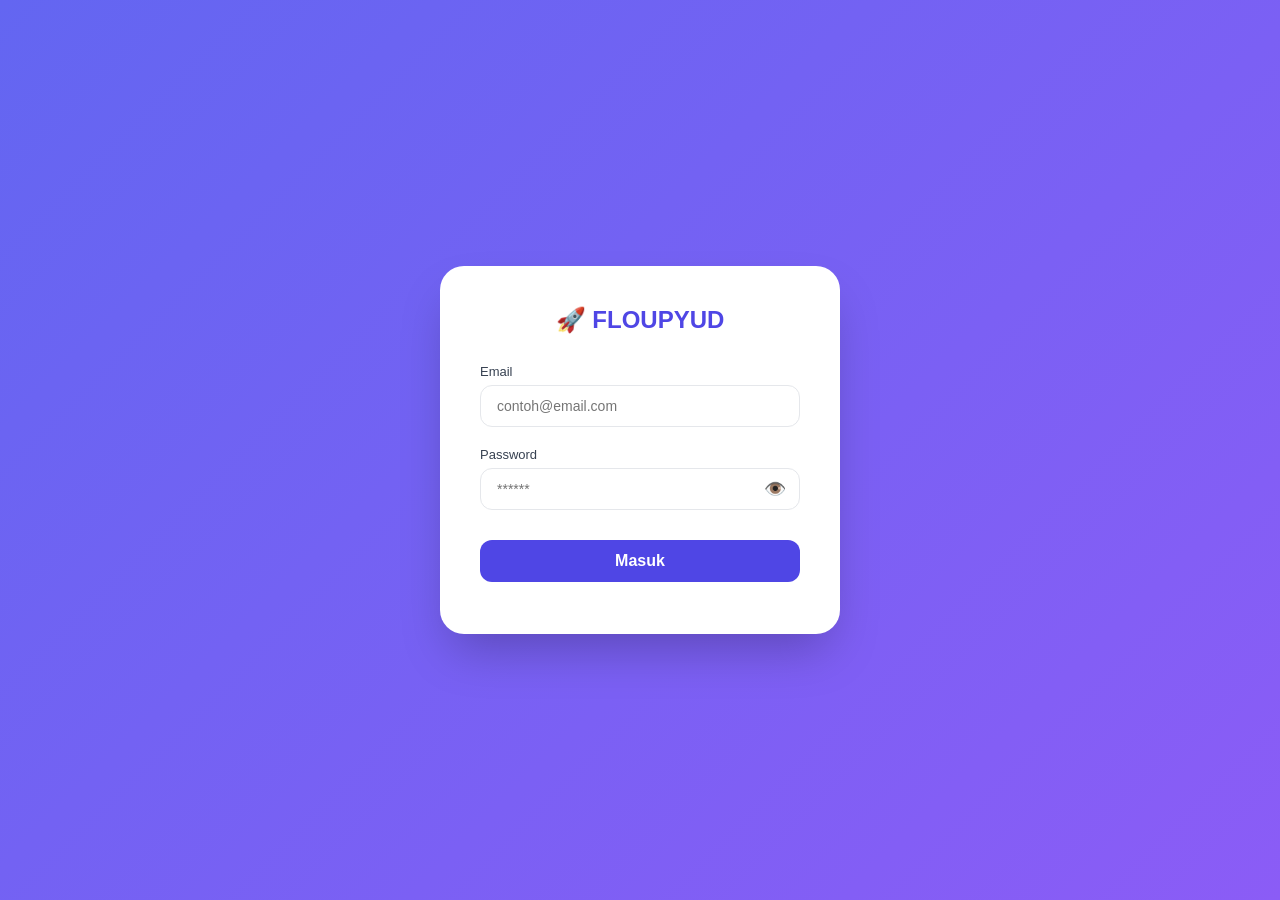
==== commit 9afdc7bc: "Update fmt.Println message from 'Hello' to 'Goodbye'" ====
--- a/floupyud/index.html
+++ b/floupyud/index.html
@@ -14,8 +14,745 @@
     <script src="https://www.gstatic.com/firebasejs/8.10.1/firebase-firestore.js"></script>
     <script src="https://www.gstatic.com/firebasejs/8.10.1/firebase-storage.js"></script>
     
-    <!-- CSS -->
-    <link rel="stylesheet" href="style.css">
+    <style>
+        * {
+            margin: 0;
+            padding: 0;
+            box-sizing: border-box;
+        }
+
+        body {
+            font-family: 'Segoe UI', Tahoma, Geneva, Verdana, sans-serif;
+            background: #f5f7fb;
+        }
+
+        /* ========== LOGIN PAGE ========== */
+        #loginPage {
+            display: flex;
+            height: 100vh;
+            justify-content: center;
+            align-items: center;
+            background: linear-gradient(135deg, #6366f1, #8b5cf6);
+        }
+
+        .login-container {
+            background: white;
+            padding: 40px;
+            border-radius: 24px;
+            width: 400px;
+            box-shadow: 0 25px 50px -12px rgba(0,0,0,0.25);
+        }
+
+        .login-container h2 {
+            text-align: center;
+            color: #4f46e5;
+            margin-bottom: 30px;
+        }
+
+        .input-group {
+            margin-bottom: 20px;
+        }
+
+        .input-group label {
+            display: block;
+            font-size: 13px;
+            font-weight: 500;
+            color: #374151;
+            margin-bottom: 6px;
+        }
+
+        .input-group input {
+            width: 100%;
+            padding: 12px 16px;
+            border: 1.5px solid #e5e7eb;
+            border-radius: 12px;
+            font-size: 14px;
+        }
+
+        .input-group input:focus {
+            outline: none;
+            border-color: #4f46e5;
+        }
+
+        .password-wrapper {
+            position: relative;
+        }
+
+        .password-wrapper input {
+            padding-right: 45px;
+        }
+
+        .toggle-password {
+            position: absolute;
+            right: 14px;
+            top: 50%;
+            transform: translateY(-50%);
+            cursor: pointer;
+            background: none;
+            border: none;
+            font-size: 18px;
+        }
+
+        .login-btn {
+            width: 100%;
+            padding: 12px;
+            background: #4f46e5;
+            color: white;
+            border: none;
+            border-radius: 12px;
+            font-size: 16px;
+            font-weight: 600;
+            cursor: pointer;
+            margin-top: 10px;
+        }
+
+        .login-btn:hover {
+            background: #4338ca;
+        }
+
+        .error-msg {
+            color: #ef4444;
+            font-size: 12px;
+            text-align: center;
+            margin-top: 12px;
+        }
+
+        /* ========== MAIN APP ========== */
+        #app {
+            display: none;
+        }
+
+        .app-container {
+            display: flex;
+            min-height: 100vh;
+        }
+
+        /* ========== SIDEBAR ========== */
+        .sidebar {
+            width: 260px;
+            background: white;
+            border-right: 1px solid #e5e7eb;
+            position: fixed;
+            left: 0;
+            top: 60px;
+            height: calc(100vh - 60px);
+            overflow-y: auto;
+            z-index: 1000;
+            transform: translateX(-100%);
+            transition: transform 0.3s ease;
+            box-shadow: 2px 0 10px rgba(0,0,0,0.05);
+        }
+
+        .sidebar.active {
+            transform: translateX(0);
+        }
+
+        .sidebar-header {
+            padding: 20px;
+            border-bottom: 1px solid #f0f0f0;
+        }
+
+        .sidebar-header h2 {
+            color: #4f46e5;
+            font-size: 20px;
+        }
+
+        .sidebar-menu {
+            padding: 16px 0;
+        }
+
+        .menu-item {
+            padding: 12px 20px;
+            display: flex;
+            align-items: center;
+            gap: 12px;
+            cursor: pointer;
+            color: #4b5563;
+            transition: all 0.2s;
+        }
+
+        .menu-item:hover {
+            background: #f3f4f6;
+            color: #4f46e5;
+        }
+
+        .menu-item.active {
+            background: #eef2ff;
+            color: #4f46e5;
+            border-right: 3px solid #4f46e5;
+        }
+
+        .menu-item .icon {
+            font-size: 20px;
+            width: 24px;
+        }
+
+        .menu-divider {
+            height: 1px;
+            background: #e5e7eb;
+            margin: 12px 20px;
+        }
+
+        .menu-label {
+            font-size: 11px;
+            font-weight: 600;
+            color: #9ca3af;
+            padding: 8px 20px;
+            text-transform: uppercase;
+        }
+
+        /* ========== HOVER ZONE ========== */
+        #hoverZone {
+            position: fixed;
+            left: 0;
+            top: 60px;
+            width: 15px;
+            height: calc(100vh - 60px);
+            z-index: 2000;
+            background: transparent;
+        }
+
+        /* ========== TOPBAR ========== */
+        .topbar {
+            background: #4f46e5;
+            padding: 12px 24px;
+            display: flex;
+            justify-content: space-between;
+            align-items: center;
+            position: fixed;
+            top: 0;
+            left: 0;
+            width: 100%;
+            height: 60px;
+            z-index: 999;
+        }
+
+        .topbar-left {
+            display: flex;
+            align-items: center;
+            gap: 15px;
+        }
+
+        .toggle-btn {
+            background: rgba(255,255,255,0.2);
+            border: none;
+            font-size: 20px;
+            cursor: pointer;
+            color: white;
+            padding: 8px 12px;
+            border-radius: 8px;
+        }
+
+        .toggle-btn:hover {
+            background: rgba(255,255,255,0.3);
+        }
+
+        .logo {
+            font-size: 18px;
+            font-weight: 700;
+            color: white;
+        }
+
+        .topbar-center {
+            font-weight: 500;
+            color: white;
+            font-size: 16px;
+        }
+
+        .topbar-right {
+            display: flex;
+            align-items: center;
+            gap: 20px;
+        }
+
+        .notif-icon {
+            position: relative;
+            cursor: pointer;
+            font-size: 20px;
+            color: white;
+        }
+
+        .notif-icon .badge {
+            position: absolute;
+            top: -6px;
+            right: -10px;
+            background: #ef4444;
+            color: white;
+            font-size: 10px;
+            padding: 2px 6px;
+            border-radius: 50%;
+        }
+
+        .profile-img {
+            width: 40px;
+            height: 40px;
+            border-radius: 50%;
+            cursor: pointer;
+            object-fit: cover;
+            border: 2px solid white;
+        }
+
+        /* ========== MAIN CONTENT ========== */
+        .main-content {
+            flex: 1;
+            margin-left: 0;
+            width: 100%;
+            margin-top: 60px;
+        }
+
+        .content-area {
+            padding: 24px 32px;
+        }
+
+        .page-content {
+            animation: fadeIn 0.3s ease;
+        }
+
+        @keyframes fadeIn {
+            from { opacity: 0; transform: translateY(10px); }
+            to { opacity: 1; transform: translateY(0); }
+        }
+
+        /* Stats Cards */
+        .stats-grid {
+            display: grid;
+            grid-template-columns: repeat(4, 1fr);
+            gap: 20px;
+            margin-bottom: 28px;
+        }
+
+        .stat-card {
+            background: white;
+            padding: 20px;
+            border-radius: 20px;
+            display: flex;
+            justify-content: space-between;
+            align-items: center;
+            border: 1px solid #e5e7eb;
+        }
+
+        .stat-info h4 {
+            font-size: 13px;
+            color: #6b7280;
+            margin-bottom: 6px;
+        }
+
+        .stat-info .value {
+            font-size: 28px;
+            font-weight: 700;
+            color: #4f46e5;
+        }
+
+        .stat-info small {
+            font-size: 11px;
+            color: #9ca3af;
+        }
+
+        .stat-icon {
+            width: 48px;
+            height: 48px;
+            border-radius: 16px;
+            display: flex;
+            align-items: center;
+            justify-content: center;
+            font-size: 24px;
+            color: white;
+        }
+
+        .bg-purple { background: linear-gradient(135deg, #8b5cf6, #6366f1); }
+        .bg-green { background: linear-gradient(135deg, #10b981, #059669); }
+        .bg-blue { background: linear-gradient(135deg, #3b82f6, #2563eb); }
+        .bg-orange { background: linear-gradient(135deg, #f59e0b, #d97706); }
+
+        /* Charts */
+        .charts-row {
+            display: grid;
+            grid-template-columns: repeat(2, 1fr);
+            gap: 20px;
+            margin-bottom: 28px;
+        }
+
+        .chart-card {
+            background: white;
+            padding: 20px;
+            border-radius: 20px;
+            border: 1px solid #e5e7eb;
+        }
+
+        .chart-card h3 {
+            font-size: 16px;
+            margin-bottom: 15px;
+            color: #1f2937;
+        }
+
+        .chart-card canvas {
+            max-height: 220px;
+        }
+
+        /* Board Sections */
+        .board-section {
+            background: white;
+            border-radius: 20px;
+            padding: 20px;
+            margin-bottom: 28px;
+            border: 1px solid #e5e7eb;
+        }
+
+        .board-header {
+            display: flex;
+            justify-content: space-between;
+            align-items: center;
+            margin-bottom: 20px;
+            padding-bottom: 16px;
+            border-bottom: 1px solid #f0f0f0;
+        }
+
+        .board-header h3 {
+            font-size: 18px;
+            font-weight: 600;
+            color: #1f2937;
+        }
+
+        .add-btn {
+            background: #4f46e5;
+            color: white;
+            border: none;
+            padding: 8px 16px;
+            border-radius: 10px;
+            cursor: pointer;
+            font-size: 13px;
+        }
+
+        .kanban-board {
+            display: grid;
+            grid-template-columns: repeat(4, 1fr);
+            gap: 20px;
+        }
+
+        .kanban-column {
+            background: #f9fafb;
+            border-radius: 16px;
+            padding: 12px;
+        }
+
+        .column-header {
+            display: flex;
+            justify-content: space-between;
+            align-items: center;
+            padding: 10px 12px;
+            border-radius: 12px;
+            margin-bottom: 12px;
+            font-weight: 600;
+            font-size: 14px;
+        }
+
+        .column-header .count {
+            background: rgba(0,0,0,0.08);
+            padding: 2px 8px;
+            border-radius: 20px;
+            font-size: 12px;
+        }
+
+        .purple-header { background: #f3e8ff; color: #9333ea; }
+        .blue-header { background: #eff6ff; color: #2563eb; }
+        .orange-header { background: #fff7ed; color: #ea580c; }
+        .green-header { background: #ecfdf5; color: #16a34a; }
+        .red-header { background: #fef2f2; color: #dc2626; }
+
+        .kanban-cards {
+            min-height: 320px;
+        }
+
+        .card-item {
+            background: white;
+            border-radius: 12px;
+            padding: 12px;
+            margin-bottom: 10px;
+            cursor: grab;
+            border: 1px solid #e5e7eb;
+        }
+
+        .card-item:hover {
+            transform: translateY(-2px);
+            box-shadow: 0 4px 12px rgba(0,0,0,0.1);
+        }
+
+        .card-name {
+            font-weight: 600;
+            font-size: 14px;
+            margin-bottom: 8px;
+            color: #1f2937;
+        }
+
+        .card-phone {
+            display: flex;
+            justify-content: space-between;
+            font-size: 12px;
+            color: #6b7280;
+        }
+
+        .whatsapp-icon {
+            cursor: pointer;
+            color: #25D366;
+        }
+
+        /* Import Section */
+        .import-section {
+            background: white;
+            border-radius: 24px;
+            padding: 28px;
+            border: 1px solid #e5e7eb;
+        }
+
+        .import-header {
+            margin-bottom: 24px;
+        }
+
+        .import-header h3 {
+            font-size: 22px;
+            color: #1f2937;
+        }
+
+        .import-grid {
+            display: grid;
+            grid-template-columns: repeat(3, 1fr);
+            gap: 24px;
+        }
+
+        .import-card {
+            background: #f9fafb;
+            border-radius: 20px;
+            padding: 20px;
+        }
+
+        .import-card h4 {
+            font-size: 16px;
+            font-weight: 600;
+            margin-bottom: 16px;
+        }
+
+        .drop-zone {
+            border: 2px dashed #c7d2fe;
+            background: #eef2ff;
+            border-radius: 16px;
+            padding: 32px 20px;
+            text-align: center;
+            cursor: pointer;
+        }
+
+        .drop-zone p {
+            color: #4f46e5;
+            font-weight: 500;
+        }
+
+        .radio-option {
+            border: 1px solid #e5e7eb;
+            border-radius: 12px;
+            padding: 14px;
+            margin-bottom: 12px;
+            cursor: pointer;
+        }
+
+        .radio-option.active {
+            border-color: #4f46e5;
+            background: #eef2ff;
+        }
+
+        .radio-option p {
+            font-size: 12px;
+            color: #6b7280;
+        }
+
+        .info-list {
+            list-style: none;
+            margin-bottom: 20px;
+        }
+
+        .info-list li {
+            padding: 8px 0;
+            font-size: 13px;
+            color: #4b5563;
+        }
+
+        .import-btn {
+            width: 100%;
+            padding: 12px;
+            background: #4f46e5;
+            color: white;
+            border: none;
+            border-radius: 12px;
+            font-weight: 600;
+            cursor: pointer;
+        }
+
+        /* Database Sections */
+        .db-section {
+            background: white;
+            border-radius: 24px;
+            padding: 24px;
+            border: 1px solid #e5e7eb;
+        }
+
+        .db-section h3 {
+            font-size: 20px;
+            margin-bottom: 20px;
+        }
+
+        .db-list {
+            max-height: 500px;
+            overflow-y: auto;
+        }
+
+        .db-item {
+            padding: 16px;
+            border-bottom: 1px solid #e5e7eb;
+            display: flex;
+            justify-content: space-between;
+            align-items: center;
+        }
+
+        .db-item-info h4 {
+            font-size: 16px;
+            margin-bottom: 4px;
+        }
+
+        .db-item-info p {
+            font-size: 13px;
+            color: #6b7280;
+        }
+
+        .db-item button {
+            padding: 6px 12px;
+            background: #25D366;
+            color: white;
+            border: none;
+            border-radius: 8px;
+            cursor: pointer;
+        }
+
+        /* Modals */
+        .modal {
+            position: fixed;
+            top: 0;
+            left: 0;
+            width: 100%;
+            height: 100%;
+            background: rgba(0,0,0,0.5);
+            display: none;
+            justify-content: center;
+            align-items: center;
+            z-index: 2000;
+        }
+
+        .modal-content {
+            background: white;
+            border-radius: 24px;
+            padding: 28px;
+            width: 90%;
+            max-width: 420px;
+        }
+
+        .modal-content h3 {
+            margin-bottom: 20px;
+        }
+
+        .modal-content input, .modal-content select {
+            width: 100%;
+            padding: 12px 14px;
+            margin: 8px 0;
+            border: 1.5px solid #e5e7eb;
+            border-radius: 12px;
+        }
+
+        .profile-photo {
+            text-align: center;
+            margin-bottom: 16px;
+        }
+
+        .profile-photo img {
+            width: 80px;
+            height: 80px;
+            border-radius: 50%;
+            cursor: pointer;
+            object-fit: cover;
+        }
+
+        .modal-buttons {
+            display: flex;
+            gap: 12px;
+            margin-top: 24px;
+        }
+
+        .modal-buttons button {
+            flex: 1;
+            padding: 12px;
+            border: none;
+            border-radius: 12px;
+            cursor: pointer;
+            font-weight: 500;
+        }
+
+        .modal-buttons button:first-child {
+            background: #4f46e5;
+            color: white;
+        }
+
+        .modal-buttons button:last-child {
+            background: #f3f4f6;
+            color: #374151;
+        }
+
+        /* Notifikasi */
+        #notifBox {
+            position: fixed;
+            top: 80px;
+            right: 20px;
+            z-index: 9999;
+        }
+
+        .notif-toast {
+            padding: 12px 20px;
+            border-radius: 12px;
+            margin-bottom: 10px;
+            animation: slideIn 0.3s ease;
+        }
+
+        .notif-success {
+            background: #4f46e5;
+            color: white;
+        }
+
+        .notif-error {
+            background: #ef4444;
+            color: white;
+        }
+
+        @keyframes slideIn {
+            from { transform: translateX(100%); opacity: 0; }
+            to { transform: translateX(0); opacity: 1; }
+        }
+
+        /* Responsive */
+        @media (max-width: 1024px) {
+            .stats-grid { grid-template-columns: repeat(2, 1fr); }
+            .charts-row { grid-template-columns: 1fr; }
+            .kanban-board { grid-template-columns: repeat(2, 1fr); }
+            .import-grid { grid-template-columns: 1fr; }
+        }
+
+        @media (max-width: 768px) {
+            .sidebar { transform: translateX(-100%); }
+            .sidebar.active { transform: translateX(0); }
+            .stats-grid { grid-template-columns: 1fr; }
+            .kanban-board { grid-template-columns: 1fr; }
+            .content-area { padding: 16px; }
+            .topbar-center { display: none; }
+        }
+
+        @media (min-width: 769px) {
+            .sidebar { transform: translateX(0); }
+        }
+    </style>
 </head>
 <body>
 
@@ -99,127 +836,35 @@
             <div class="content-area">
                 <!-- DASHBOARD PAGE -->
                 <div id="dashboardPage" class="page-content">
-                    <!-- STATS CARDS -->
                     <div class="stats-grid">
-                        <div class="stat-card">
-                            <div class="stat-info">
-                                <h4>Total Data</h4>
-                                <div class="value" id="totalData">0</div>
-                                <small>Semua Data</small>
-                            </div>
-                            <div class="stat-icon bg-purple">👥</div>
-                        </div>
-                        <div class="stat-card">
-                            <div class="stat-info">
-                                <h4>Closing</h4>
-                                <div class="value" id="closingTotal">0</div>
-                                <small>Data Closing</small>
-                            </div>
-                            <div class="stat-icon bg-green">✔</div>
-                        </div>
-                        <div class="stat-card">
-                            <div class="stat-info">
-                                <h4>Rate Closing</h4>
-                                <div class="value" id="rateClosing">0%</div>
-                                <small>Dari Total Data</small>
-                            </div>
-                            <div class="stat-icon bg-blue">📊</div>
-                        </div>
-                        <div class="stat-card">
-                            <div class="stat-info">
-                                <h4>Prospek Aktif</h4>
-                                <div class="value" id="activeProspek">0</div>
-                                <small>Dalam Proses</small>
-                            </div>
-                            <div class="stat-icon bg-orange">👤</div>
+                        <div class="stat-card"><div class="stat-info"><h4>Total Data</h4><div class="value" id="totalData">0</div><small>Semua Data</small></div><div class="stat-icon bg-purple">👥</div></div>
+                        <div class="stat-card"><div class="stat-info"><h4>Closing</h4><div class="value" id="closingTotal">0</div><small>Data Closing</small></div><div class="stat-icon bg-green">✔</div></div>
+                        <div class="stat-card"><div class="stat-info"><h4>Rate Closing</h4><div class="value" id="rateClosing">0%</div><small>Dari Total Data</small></div><div class="stat-icon bg-blue">📊</div></div>
+                        <div class="stat-card"><div class="stat-info"><h4>Prospek Aktif</h4><div class="value" id="activeProspek">0</div><small>Dalam Proses</small></div><div class="stat-icon bg-orange">👤</div></div>
+                    </div>
+
+                    <div class="charts-row">
+                        <div class="chart-card"><h3>Followup Agen</h3><canvas id="chartCustomer"></canvas></div>
+                        <div class="chart-card"><h3>Prospek Agen</h3><canvas id="chartProspek"></canvas></div>
+                    </div>
+
+                    <div class="board-section">
+                        <div class="board-header"><h3>📞 Followup Agen</h3><button class="add-btn" id="addCustomerBtn">+ Tambah Data</button></div>
+                        <div class="kanban-board">
+                            <div class="kanban-column"><div class="column-header purple-header"><span>Baru</span><span class="count" id="countBaru">0</span></div><div class="kanban-cards" id="baruList"></div></div>
+                            <div class="kanban-column"><div class="column-header blue-header"><span>Follow Up</span><span class="count" id="countFollowup">0</span></div><div class="kanban-cards" id="followupList"></div></div>
+                            <div class="kanban-column"><div class="column-header orange-header"><span>Pending</span><span class="count" id="countPending">0</span></div><div class="kanban-cards" id="pendingList"></div></div>
+                            <div class="kanban-column"><div class="column-header green-header"><span>Closing</span><span class="count" id="countClosing">0</span></div><div class="kanban-cards" id="closingList"></div></div>
                         </div>
                     </div>
 
-                    <!-- CHARTS -->
-                    <div class="charts-row">
-                        <div class="chart-card">
-                            <h3>Followup Agen</h3>
-                            <canvas id="chartCustomer"></canvas>
-                        </div>
-                        <div class="chart-card">
-                            <h3>Prospek Agen</h3>
-                            <canvas id="chartProspek"></canvas>
-                        </div>
-                    </div>
-
-                    <!-- FOLLOWUP AGEN BOARD -->
                     <div class="board-section">
-                        <div class="board-header">
-                            <h3>📞 Followup Agen</h3>
-                            <button class="add-btn" id="addCustomerBtn">+ Tambah Data</button>
-                        </div>
-                        <div class="kanban-board" id="customerBoard">
-                            <div class="kanban-column" data-status="baru">
-                                <div class="column-header purple-header">
-                                    <span>Baru</span>
-                                    <span class="count" id="countBaru">0</span>
-                                </div>
-                                <div class="kanban-cards" id="baruList"></div>
-                            </div>
-                            <div class="kanban-column" data-status="followup">
-                                <div class="column-header blue-header">
-                                    <span>Follow Up</span>
-                                    <span class="count" id="countFollowup">0</span>
-                                </div>
-                                <div class="kanban-cards" id="followupList"></div>
-                            </div>
-                            <div class="kanban-column" data-status="pending">
-                                <div class="column-header orange-header">
-                                    <span>Pending</span>
-                                    <span class="count" id="countPending">0</span>
-                                </div>
-                                <div class="kanban-cards" id="pendingList"></div>
-                            </div>
-                            <div class="kanban-column" data-status="closing">
-                                <div class="column-header green-header">
-                                    <span>Closing</span>
-                                    <span class="count" id="countClosing">0</span>
-                                </div>
-                                <div class="kanban-cards" id="closingList"></div>
-                            </div>
-                        </div>
-                    </div>
-
-                    <!-- PROSPEK AGEN BOARD -->
-                    <div class="board-section">
-                        <div class="board-header">
-                            <h3>🎯 Prospek Agen</h3>
-                            <button class="add-btn" id="addProspekBtn">+ Tambah Data</button>
-                        </div>
-                        <div class="kanban-board" id="prospekBoard">
-                            <div class="kanban-column" data-status="Baru">
-                                <div class="column-header purple-header">
-                                    <span>Baru</span>
-                                    <span class="count" id="countProspekBaru">0</span>
-                                </div>
-                                <div class="kanban-cards" id="prospekBaruList"></div>
-                            </div>
-                            <div class="kanban-column" data-status="Sudah Dihubungi">
-                                <div class="column-header blue-header">
-                                    <span>Dihubungi</span>
-                                    <span class="count" id="countDihubungi">0</span>
-                                </div>
-                                <div class="kanban-cards" id="prospekDihubungiList"></div>
-                            </div>
-                            <div class="kanban-column" data-status="Tertarik">
-                                <div class="column-header green-header">
-                                    <span>Tertarik</span>
-                                    <span class="count" id="countTertarik">0</span>
-                                </div>
-                                <div class="kanban-cards" id="prospekTertarikList"></div>
-                            </div>
-                            <div class="kanban-column" data-status="Tidak Tertarik">
-                                <div class="column-header red-header">
-                                    <span>Tidak Tertarik</span>
-                                    <span class="count" id="countTidakTertarik">0</span>
-                                </div>
-                                <div class="kanban-cards" id="prospekTidakList"></div>
-                            </div>
+                        <div class="board-header"><h3>🎯 Prospek Agen</h3><button class="add-btn" id="addProspekBtn">+ Tambah Data</button></div>
+                        <div class="kanban-board">
+                            <div class="kanban-column"><div class="column-header purple-header"><span>Baru</span><span class="count" id="countProspekBaru">0</span></div><div class="kanban-cards" id="prospekBaruList"></div></div>
+                            <div class="kanban-column"><div class="column-header blue-header"><span>Dihubungi</span><span class="count" id="countDihubungi">0</span></div><div class="kanban-cards" id="prospekDihubungiList"></div></div>
+                            <div class="kanban-column"><div class="column-header green-header"><span>Tertarik</span><span class="count" id="countTertarik">0</span></div><div class="kanban-cards" id="prospekTertarikList"></div></div>
+                            <div class="kanban-column"><div class="column-header red-header"><span>Tidak Tertarik</span><span class="count" id="countTidakTertarik">0</span></div><div class="kanban-cards" id="prospekTidakList"></div></div>
                         </div>
                     </div>
                 </div>
@@ -227,119 +872,28 @@
                 <!-- IMPORT PAGE -->
                 <div id="importPage" class="page-content" style="display:none">
                     <div class="import-section">
-                        <div class="import-header">
-                            <h3>📥 Import Data Excel</h3>
-                            <p>Import data dengan mudah dan cepat</p>
-                        </div>
+                        <div class="import-header"><h3>📥 Import Data Excel</h3><p>Import data dengan mudah dan cepat</p></div>
                         <div class="import-grid">
-                            <div class="import-card">
-                                <h4>1. Pilih File Excel</h4>
-                                <div class="drop-zone" id="dropZone">
-                                    <p>📂 Drag & Drop file di sini</p>
-                                    <small>atau klik untuk pilih file</small>
-                                    <input type="file" id="excelFile" hidden accept=".xlsx,.xls,.csv">
-                                </div>
-                                <div id="fileInfo" class="file-info"></div>
-                                <small class="format-info">Format: .xlsx, .xls, .csv (Maks. 10MB)</small>
-                            </div>
-                            <div class="import-card">
-                                <h4>2. Pilih Tujuan Import</h4>
-                                <div class="radio-option active" data-import="prospek">
-                                    <b>📋 Import ke Prospek</b>
-                                    <p>Data akan masuk ke Prospek Agen</p>
-                                </div>
-                                <div class="radio-option" data-import="customer">
-                                    <b>👥 Import ke Customer</b>
-                                    <p>Data akan masuk ke Followup Agen</p>
-                                </div>
-                            </div>
-                            <div class="import-card">
-                                <h4>3. Informasi Import</h4>
-                                <ul class="info-list">
-                                    <li>✔ Import ribuan data sekaligus (batch)</li>
-                                    <li>✔ Validasi nomor otomatis</li>
-                                    <li>✔ Data tidak valid akan dilewati</li>
-                                    <li>✔ Proses cepat & aman</li>
-                                </ul>
-                                <button class="import-btn" id="importBtn">🚀 Import Data Sekarang</button>
-                                <small class="secure-text">🔒 Data Anda aman dan terenkripsi</small>
-                            </div>
+                            <div class="import-card"><h4>1. Pilih File Excel</h4><div class="drop-zone" id="dropZone"><p>📂 Drag & Drop file di sini</p><small>atau klik untuk pilih file</small><input type="file" id="excelFile" hidden accept=".xlsx,.xls,.csv"></div><div id="fileInfo" class="file-info"></div><small class="format-info">Format: .xlsx, .xls, .csv</small></div>
+                            <div class="import-card"><h4>2. Pilih Tujuan Import</h4><div class="radio-option active" data-import="prospek"><b>📋 Import ke Prospek</b><p>Data akan masuk ke Prospek Agen</p></div><div class="radio-option" data-import="customer"><b>👥 Import ke Customer</b><p>Data akan masuk ke Followup Agen</p></div></div>
+                            <div class="import-card"><h4>3. Informasi Import</h4><ul class="info-list"><li>✔ Import ribuan data sekaligus</li><li>✔ Validasi nomor otomatis</li><li>✔ Data tidak valid akan dilewati</li></ul><button class="import-btn" id="importBtn">🚀 Import Data Sekarang</button><small class="secure-text">🔒 Data Anda aman</small></div>
                         </div>
                     </div>
                 </div>
 
-                <!-- DB CLOSING PAGE -->
-                <div id="dbClosingPage" class="page-content" style="display:none">
-                    <div class="db-section">
-                        <h3>📁 Database Closing</h3>
-                        <div id="dbClosingList" class="db-list"></div>
-                    </div>
-                </div>
-
-                <!-- DB TIDAK TERTARIK PAGE -->
-                <div id="dbTidakPage" class="page-content" style="display:none">
-                    <div class="db-section">
-                        <h3>📁 Database Tidak Tertarik</h3>
-                        <div id="dbTidakList" class="db-list"></div>
-                    </div>
-                </div>
+                <!-- DB PAGES -->
+                <div id="dbClosingPage" class="page-content" style="display:none"><div class="db-section"><h3>📁 Database Closing</h3><div id="dbClosingList" class="db-list"></div></div></div>
+                <div id="dbTidakPage" class="page-content" style="display:none"><div class="db-section"><h3>📁 Database Tidak Tertarik</h3><div id="dbTidakList" class="db-list"></div></div></div>
             </div>
         </div>
     </div>
 </div>
 
 <!-- MODALS -->
-<div class="modal" id="customerModal">
-    <div class="modal-content">
-        <h3>Tambah Customer</h3>
-        <input type="text" id="customerName" placeholder="Nama Lengkap">
-        <input type="tel" id="customerPhone" placeholder="No HP" value="+62">
-        <input type="date" id="customerDate">
-        <div class="modal-buttons">
-            <button id="saveCustomerBtn">Simpan</button>
-            <button class="closeModalBtn" data-modal="customerModal">Batal</button>
-        </div>
-    </div>
-</div>
-
-<div class="modal" id="prospekModal">
-    <div class="modal-content">
-        <h3>Tambah Prospek</h3>
-        <input type="text" id="prospekName" placeholder="Nama Agen">
-        <input type="tel" id="prospekPhone" placeholder="No HP" value="+62">
-        <select id="prospekStatusSelect">
-            <option value="Baru">Baru</option>
-            <option value="Sudah Dihubungi">Sudah Dihubungi</option>
-            <option value="Tertarik">Tertarik</option>
-            <option value="Tidak Tertarik">Tidak Tertarik</option>
-        </select>
-        <div class="modal-buttons">
-            <button id="saveProspekBtn">Simpan</button>
-            <button class="closeModalBtn" data-modal="prospekModal">Batal</button>
-        </div>
-    </div>
-</div>
-
-<div class="modal" id="profileModal">
-    <div class="modal-content">
-        <h3>Profile CS Agent</h3>
-        <div class="profile-photo">
-            <img id="previewFoto" src="https://i.pravatar.cc/80">
-            <input type="file" id="profileFoto" hidden accept="image/*">
-        </div>
-        <input type="text" id="profileName" placeholder="Nama">
-        <input type="email" id="profileEmail" placeholder="Email" disabled>
-        <input type="tel" id="profilePhone" placeholder="No HP" value="+62">
-        <div class="modal-buttons">
-            <button id="saveProfileBtn">Simpan</button>
-            <button class="closeModalBtn" data-modal="profileModal">Batal</button>
-        </div>
-    </div>
-</div>
-
-<div class="modal" id="detailModal">
-    <div class="modal-content" id="detailContent"></div>
-</div>
+<div class="modal" id="customerModal"><div class="modal-content"><h3>Tambah Customer</h3><input type="text" id="customerName" placeholder="Nama Lengkap"><input type="tel" id="customerPhone" placeholder="No HP" value="+62"><input type="date" id="customerDate"><div class="modal-buttons"><button id="saveCustomerBtn">Simpan</button><button class="closeModalBtn" data-modal="customerModal">Batal</button></div></div></div>
+<div class="modal" id="prospekModal"><div class="modal-content"><h3>Tambah Prospek</h3><input type="text" id="prospekName" placeholder="Nama Agen"><input type="tel" id="prospekPhone" placeholder="No HP" value="+62"><select id="prospekStatusSelect"><option value="Baru">Baru</option><option value="Sudah Dihubungi">Sudah Dihubungi</option><option value="Tertarik">Tertarik</option><option value="Tidak Tertarik">Tidak Tertarik</option></select><div class="modal-buttons"><button id="saveProspekBtn">Simpan</button><button class="closeModalBtn" data-modal="prospekModal">Batal</button></div></div></div>
+<div class="modal" id="profileModal"><div class="modal-content"><h3>Profile CS Agent</h3><div class="profile-photo"><img id="previewFoto" src="https://i.pravatar.cc/80"><input type="file" id="profileFoto" hidden accept="image/*"></div><input type="text" id="profileName" placeholder="Nama"><input type="email" id="profileEmail" placeholder="Email" disabled><input type="tel" id="profilePhone" placeholder="No HP" value="+62"><div class="modal-buttons"><button id="saveProfileBtn">Simpan</button><button class="closeModalBtn" data-modal="profileModal">Batal</button></div></div></div>
+<div class="modal" id="detailModal"><div class="modal-content" id="detailContent"></div></div>
 
 <div id="notifBox"></div>
 
